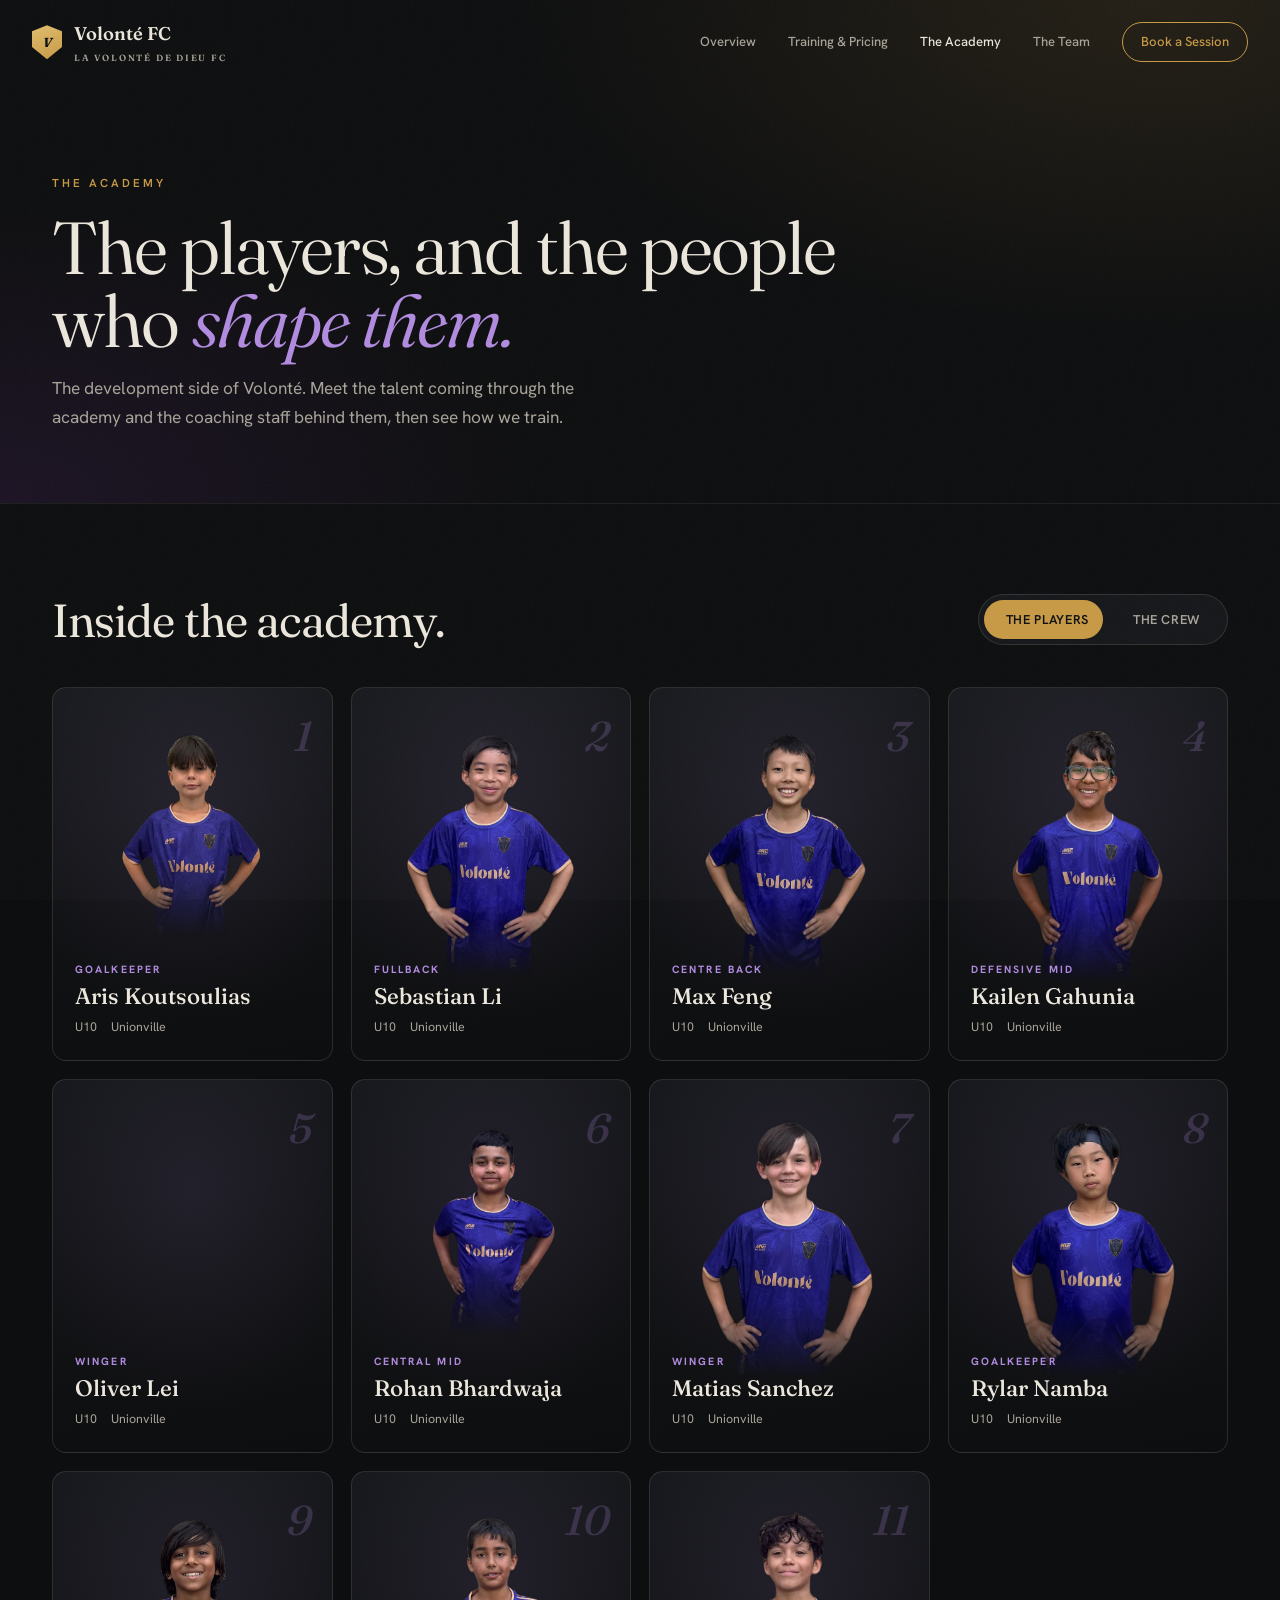
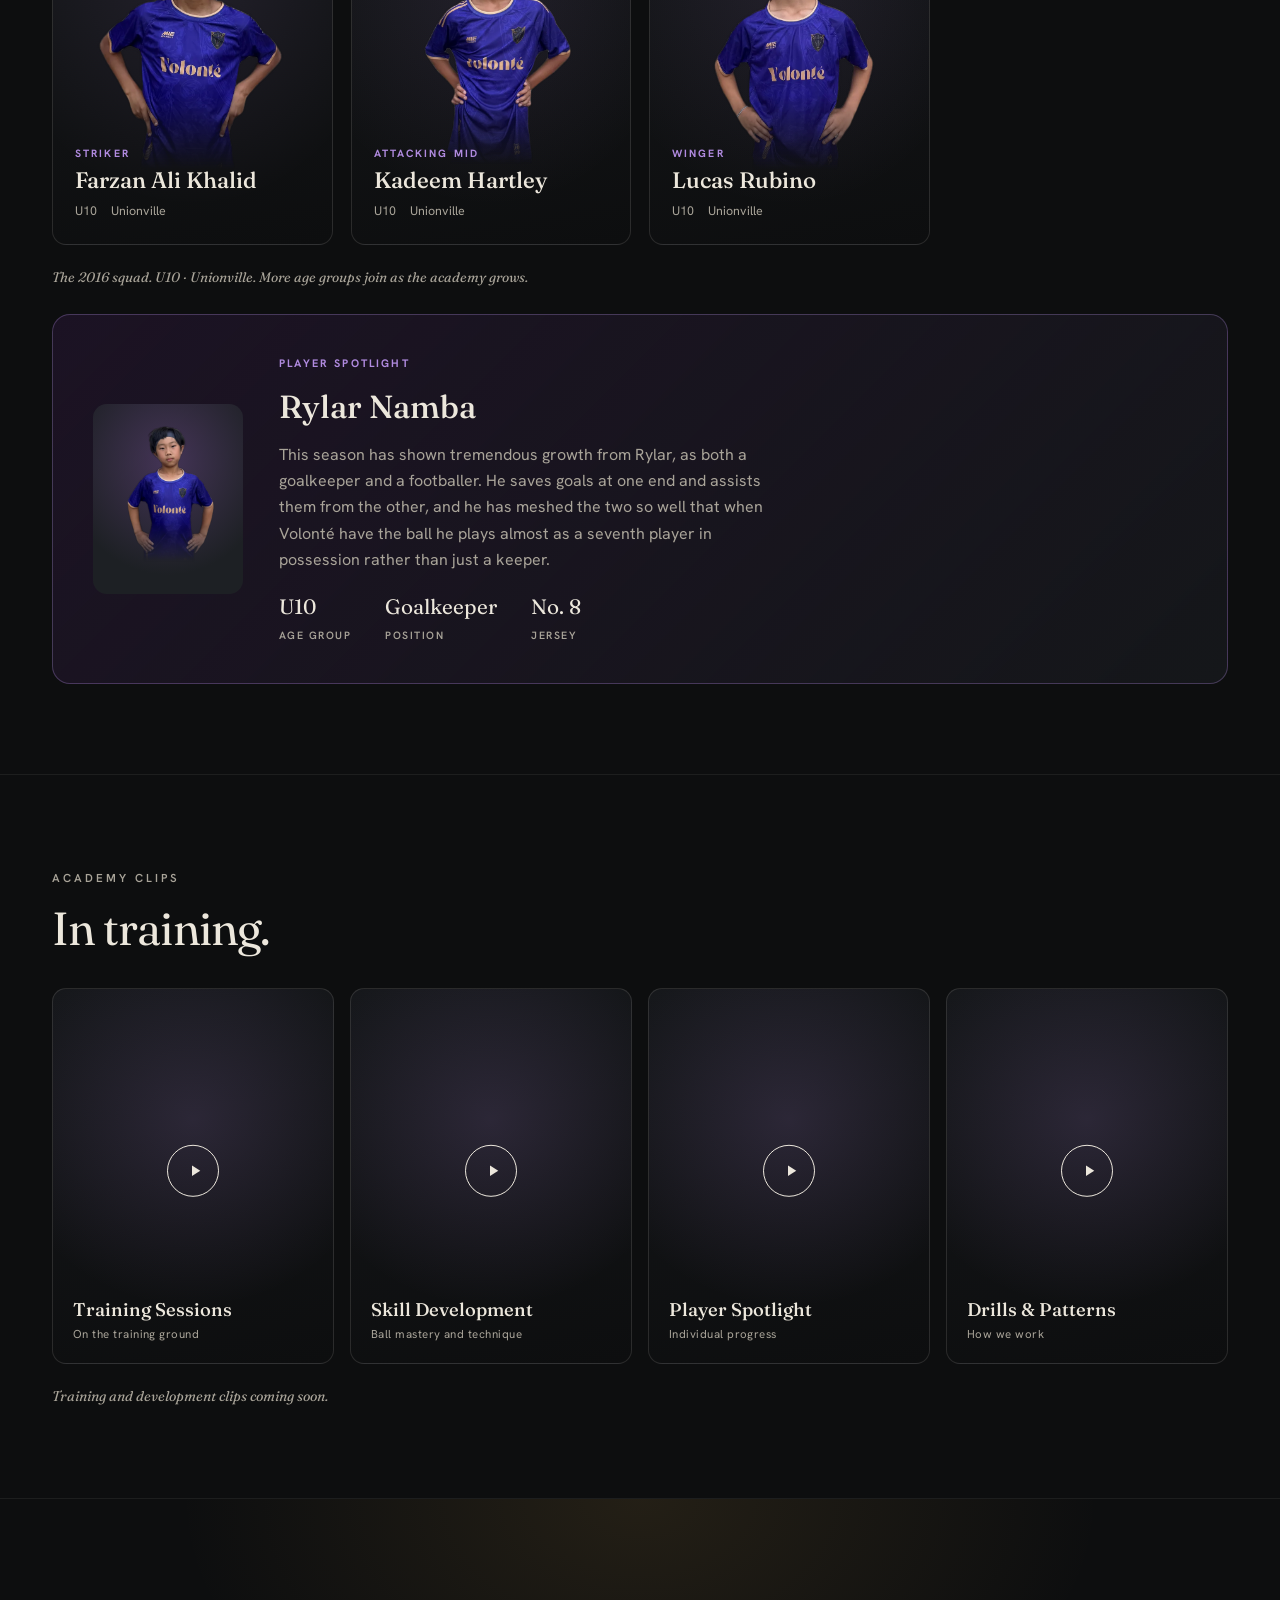
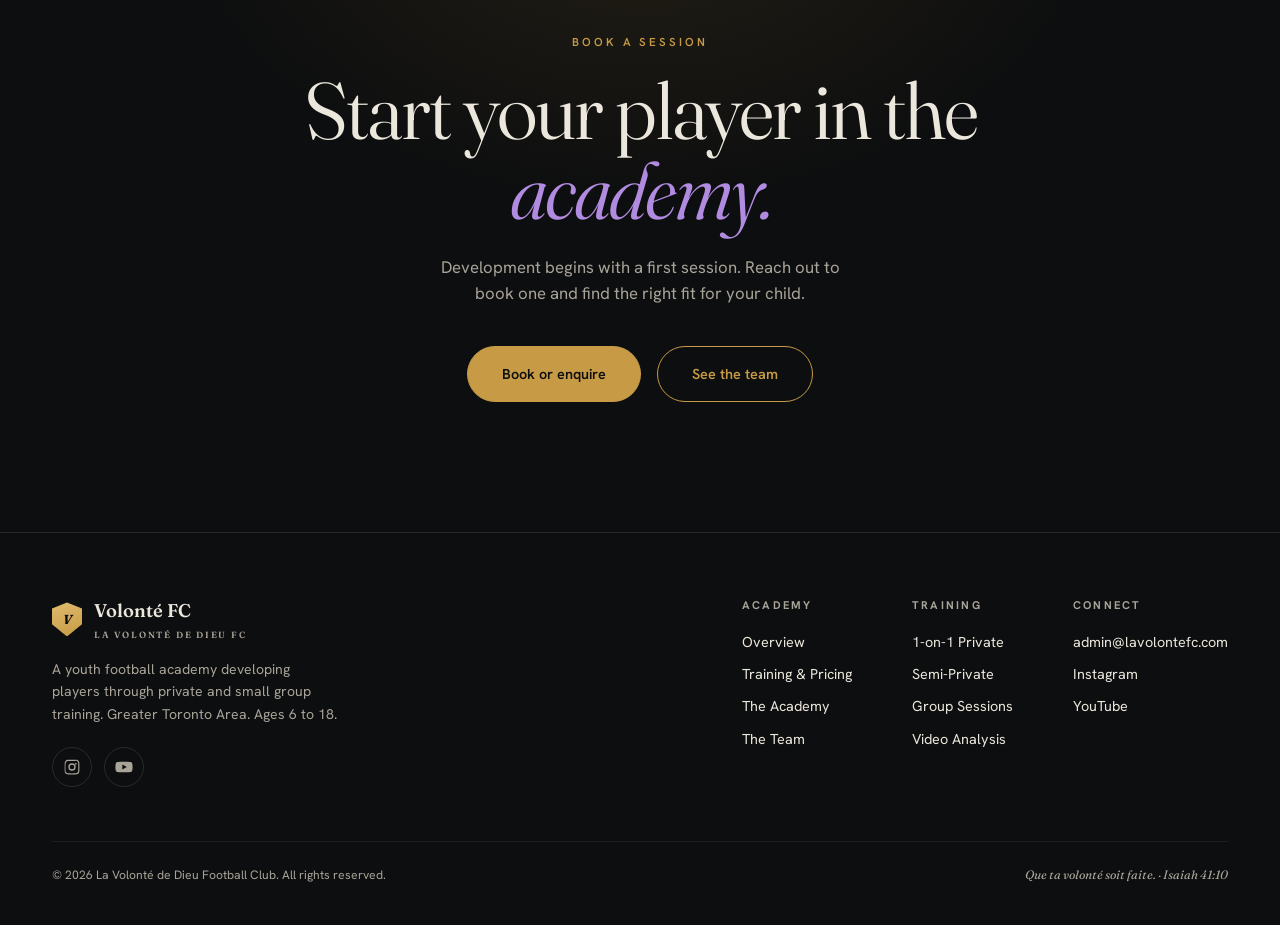
==== academy.html @ 2ba4ffe3 "Update academy.html" ====
<!doctype html>
<html lang="en">
<head>
<meta charset="utf-8">
<meta name="viewport" content="width=device-width, initial-scale=1">
<title>The Academy · La Volonté de Dieu Football Club</title>
<meta name="description" content="Meet the players and coaching staff of La Volonté de Dieu FC, and watch training and development clips.">
<link rel="preconnect" href="https://fonts.googleapis.com">
<link rel="preconnect" href="https://fonts.gstatic.com" crossorigin>
<link href="https://fonts.googleapis.com/css2?family=Fraunces:ital,opsz,wght@0,9..144,300..900;1,9..144,300..700&family=Hanken+Grotesk:wght@300;400;500;600;700;800&display=swap" rel="stylesheet">
<link rel="stylesheet" href="styles.css">
</head>
<body>
<nav id="nav">
  <a class="brand" href="index.html"><span class="crest"><span>V</span></span><span>Volonté FC<small>La Volonté de Dieu FC</small></span></a>
  <div class="nav-links">
    <a href="index.html">Overview</a>
    <a href="training.html">Training &amp; Pricing</a>
    <a href="academy.html" class="active">The Academy</a>
    <a href="team.html">The Team</a>
    <a href="mailto:admin@lavolontefc.com?subject=Training%20enquiry" class="nav-cta">Book a Session</a>
  </div>
  <div class="burger" onclick="document.querySelector('.nav-links').style.display='flex'"><span></span><span></span><span></span></div>
</nav>
<section class="page-hero">
  <div class="wrap page-hero-inner">
    <span class="eyebrow">The Academy</span>
    <h1>The players, and the people who <em>shape them.</em></h1>
    <p>The development side of Volonté. Meet the talent coming through the academy and the coaching staff behind them, then see how we train.</p>
  </div>
</section>

<section class="showcase">
  <div class="wrap">
    <div class="showcase-head reveal">
      <h2>Inside the academy.</h2>
      <div class="toggle" id="toggle" data-side="academy">
        <span class="slider"></span>
        <button class="active" data-panel="academy">The Players</button>
        <button data-panel="staff">The Crew</button>
      </div>
    </div>

    <div class="panel active" id="panel-academy">
      <div class="roster">
        <div class="player reveal"><div class="ph"><img src="[data-uri]" alt="Aris Koutsoulias" loading="lazy" style="width:100%;height:100%;object-fit:cover;object-position:top center"></div><div class="num">1</div><div class="pos">Goalkeeper</div><div class="pname">Aris Koutsoulias</div><div class="pmeta"><span>U10</span><span>Unionville</span></div></div>
        <div class="player reveal"><div class="ph"><img src="[data-uri]" alt="Sebastian Li" loading="lazy" style="width:100%;height:100%;object-fit:cover;object-position:top center"></div><div class="num">2</div><div class="pos">Fullback</div><div class="pname">Sebastian Li</div><div class="pmeta"><span>U10</span><span>Unionville</span></div></div>
        <div class="player reveal"><div class="ph"><img src="[data-uri]" alt="Max Feng" loading="lazy" style="width:100%;height:100%;object-fit:cover;object-position:top center"></div><div class="num">3</div><div class="pos">Centre Back</div><div class="pname">Max Feng</div><div class="pmeta"><span>U10</span><span>Unionville</span></div></div>
        <div class="player reveal"><div class="ph"><img src="[data-uri]" alt="Kailen Gahunia" loading="lazy" style="width:100%;height:100%;object-fit:cover;object-position:top center"></div><div class="num">4</div><div class="pos">Defensive Mid</div><div class="pname">Kailen Gahunia</div><div class="pmeta"><span>U10</span><span>Unionville</span></div></div>
        <div class="player reveal"><div class="ph"></div><div class="num">5</div><div class="pos">Winger</div><div class="pname">Oliver Lei</div><div class="pmeta"><span>U10</span><span>Unionville</span></div></div>
        <div class="player reveal"><div class="ph"><img src="[data-uri]" alt="Rohan Bhardwaja" loading="lazy" style="width:100%;height:100%;object-fit:cover;object-position:top center"></div><div class="num">6</div><div class="pos">Central Mid</div><div class="pname">Rohan Bhardwaja</div><div class="pmeta"><span>U10</span><span>Unionville</span></div></div>
        <div class="player reveal"><div class="ph"><img src="[data-uri]" alt="Matias Sanchez" loading="lazy" style="width:100%;height:100%;object-fit:cover;object-position:top center"></div><div class="num">7</div><div class="pos">Winger</div><div class="pname">Matias Sanchez</div><div class="pmeta"><span>U10</span><span>Unionville</span></div></div>
        <div class="player reveal"><div class="ph"><img src="[data-uri]" alt="Rylar Namba" loading="lazy" style="width:100%;height:100%;object-fit:cover;object-position:top center"></div><div class="num">8</div><div class="pos">Goalkeeper</div><div class="pname">Rylar Namba</div><div class="pmeta"><span>U10</span><span>Unionville</span></div></div>
        <div class="player reveal"><div class="ph"><img src="[data-uri]" alt="Farzan Ali Khalid" loading="lazy" style="width:100%;height:100%;object-fit:cover;object-position:top center"></div><div class="num">9</div><div class="pos">Striker</div><div class="pname">Farzan Ali Khalid</div><div class="pmeta"><span>U10</span><span>Unionville</span></div></div>
        <div class="player reveal"><div class="ph"><img src="[data-uri]" alt="Kadeem Hartley" loading="lazy" style="width:100%;height:100%;object-fit:cover;object-position:top center"></div><div class="num">10</div><div class="pos">Attacking Mid</div><div class="pname">Kadeem Hartley</div><div class="pmeta"><span>U10</span><span>Unionville</span></div></div>
        <div class="player reveal"><div class="ph"><img src="[data-uri]" alt="Lucas Rubino" loading="lazy" style="width:100%;height:100%;object-fit:cover;object-position:top center"></div><div class="num">11</div><div class="pos">Winger</div><div class="pname">Lucas Rubino</div><div class="pmeta"><span>U10</span><span>Unionville</span></div></div>
      </div>
      <p class="roster-note">The 2016 squad. U10 · Unionville. More age groups join as the academy grows.</p>

      <div class="spotlight reveal">
        <div class="sp-photo"><img src="[data-uri]" alt="Rylar Namba" loading="lazy" style="width:100%;height:100%;object-fit:cover;object-position:top center;border-radius:14px;display:block"></div>
        <div>
          <div class="sp-tag">Player Spotlight</div>
          <h3>Rylar Namba</h3>
          <p>This season has shown tremendous growth from Rylar, as both a goalkeeper and a footballer. He saves goals at one end and assists them from the other, and he has meshed the two so well that when Volonté have the ball he plays almost as a seventh player in possession rather than just a keeper.</p>
          <div class="sp-stats">
            <div><div class="n">U10</div><div class="l">Age group</div></div>
            <div><div class="n">Goalkeeper</div><div class="l">Position</div></div>
            <div><div class="n">No. 8</div><div class="l">Jersey</div></div>
          </div>
        </div>
      </div>
    </div>

    <div class="panel" id="panel-staff">
      <div class="coaches">
        <div class="coach reveal"><div class="cphoto"><span>A</span></div><div class="cbody"><div class="crole">Founder &amp; Head Coach</div><h3>Alexandre</h3><p>Founder of La Volonté de Dieu FC. Builds every player from the ground up with individual attention, honest feedback, and a belief in developing the whole child.</p></div></div>
        <div class="coach reveal"><div class="cphoto"><span>M</span></div><div class="cbody"><div class="crole">Assistant Coach</div><h3>Micah Chisholm</h3><p>Assistant coach and TFC player. Brings the standards and habits of the competitive game into every session, and shows players what the next level looks like.</p></div></div>
        <div class="coach reveal"><div class="cphoto"><span>I</span></div><div class="cbody"><div class="crole">Assistant Coach</div><h3>Ilais Gsaenger</h3><p>Assistant coach supporting player development across the academy: technical detail, encouragement, and a close eye on every player's progress.</p></div></div>
        <div class="coach reveal"><div class="cphoto"><span>A</span></div><div class="cbody"><div class="crole">Team &amp; Operations Manager</div><h3>Alex Li</h3><p>Runs the club off the pitch: scheduling, kits, logistics, and communication with families, so sessions and match days run smoothly.</p></div></div>
      </div>
      <p class="roster-note">More of the crew to be announced.</p>
    </div>
  </div>
</section>

<section class="videos" id="videos">
  <div class="wrap">
    <span class="section-tag">Academy Clips</span>
    <h2>In training.</h2>
    <div class="clips">
      <div class="clip reveal"><div class="glow"></div><div class="play"><svg viewBox="0 0 24 24"><path d="M8 5v14l11-7z"/></svg></div><div class="clabel"><div class="ct">Training Sessions</div><div class="cs">On the training ground</div></div></div>
      <div class="clip reveal"><div class="glow"></div><div class="play"><svg viewBox="0 0 24 24"><path d="M8 5v14l11-7z"/></svg></div><div class="clabel"><div class="ct">Skill Development</div><div class="cs">Ball mastery and technique</div></div></div>
      <div class="clip reveal"><div class="glow"></div><div class="play"><svg viewBox="0 0 24 24"><path d="M8 5v14l11-7z"/></svg></div><div class="clabel"><div class="ct">Player Spotlight</div><div class="cs">Individual progress</div></div></div>
      <div class="clip reveal"><div class="glow"></div><div class="play"><svg viewBox="0 0 24 24"><path d="M8 5v14l11-7z"/></svg></div><div class="clabel"><div class="ct">Drills &amp; Patterns</div><div class="cs">How we work</div></div></div>
    </div>
    <p class="clips-note">Training and development clips coming soon.</p>
  </div>
</section>

<section class="cta" id="cta">
  <div class="wrap cta-inner">
    <span class="eyebrow">Book a Session</span>
    <h2>Start your player in the <em>academy.</em></h2>
    <p>Development begins with a first session. Reach out to book one and find the right fit for your child.</p>
    <div class="btn-row"><a class="btn primary" href="mailto:admin@lavolontefc.com?subject=Training%20enquiry">Book or enquire</a><a class="btn ghost" href="team.html">See the team</a></div>
  </div>
</section>
<footer>
  <div class="wrap">
    <div class="foot-grid">
      <div class="foot-brand">
        <a class="brand" href="index.html"><span class="crest"><span>V</span></span><span>Volonté FC<small>La Volonté de Dieu FC</small></span></a>
        <p>A youth football academy developing players through private and small group training. Greater Toronto Area. Ages 6 to 18.</p>
        <div class="socials">
          <a href="https://www.instagram.com/lavolontefc/" target="_blank" rel="noopener" aria-label="Instagram" title="Instagram"><svg viewBox="0 0 24 24"><path d="M12 2.2c3.2 0 3.6 0 4.9.07 1.2.05 1.8.25 2.2.42.6.2 1 .5 1.4.9.4.4.7.8.9 1.4.17.4.37 1 .42 2.2.06 1.3.07 1.7.07 4.9s0 3.6-.07 4.9c-.05 1.2-.25 1.8-.42 2.2-.2.6-.5 1-.9 1.4-.4.4-.8.7-1.4.9-.4.17-1 .37-2.2.42-1.3.06-1.7.07-4.9.07s-3.6 0-4.9-.07c-1.2-.05-1.8-.25-2.2-.42-.6-.2-1-.5-1.4-.9-.4-.4-.7-.8-.9-1.4-.17-.4-.37-1-.42-2.2C2.21 15.6 2.2 15.2 2.2 12s0-3.6.07-4.9c.05-1.2.25-1.8.42-2.2.2-.6.5-1 .9-1.4.4-.4.8-.7 1.4-.9.4-.17 1-.37 2.2-.42C8.4 2.21 8.8 2.2 12 2.2zm0 1.8c-3.1 0-3.5 0-4.7.07-.9.04-1.4.2-1.7.32-.43.17-.74.36-1.06.68-.32.32-.5.63-.68 1.06-.12.3-.28.8-.32 1.7C3.27 8.5 3.26 8.9 3.26 12s0 3.5.07 4.7c.04.9.2 1.4.32 1.7.17.43.36.74.68 1.06.32.32.63.5 1.06.68.3.12.8.28 1.7.32 1.2.06 1.6.07 4.7.07s3.5 0 4.7-.07c.9-.04 1.4-.2 1.7-.32.43-.17.74-.36 1.06-.68.32-.32.5-.63.68-1.06.12-.3.28-.8.32-1.7.06-1.2.07-1.6.07-4.7s0-3.5-.07-4.7c-.04-.9-.2-1.4-.32-1.7a2.8 2.8 0 0 0-.68-1.06 2.8 2.8 0 0 0-1.06-.68c-.3-.12-.8-.28-1.7-.32C15.5 4 15.1 4 12 4zm0 3.1a4.9 4.9 0 1 1 0 9.8 4.9 4.9 0 0 1 0-9.8zm0 1.8a3.1 3.1 0 1 0 0 6.2 3.1 3.1 0 0 0 0-6.2zm5.1-2.4a1.15 1.15 0 1 1 0 2.3 1.15 1.15 0 0 1 0-2.3z"/></svg></a>
          <a href="https://www.youtube.com/@LaVolonteFC" target="_blank" rel="noopener" aria-label="YouTube" title="YouTube"><svg viewBox="0 0 24 24"><path d="M23 7.5c-.26-1-1.03-1.78-2.02-2.04C19.2 5 12 5 12 5s-7.2 0-8.98.46C2.03 5.72 1.26 6.5 1 7.5.55 9.3.55 12 .55 12s0 2.7.45 4.5c.26 1 1.03 1.78 2.02 2.04C4.8 19 12 19 12 19s7.2 0 8.98-.46c.99-.26 1.76-1.04 2.02-2.04.45-1.8.45-4.5.45-4.5s0-2.7-.45-4.5zM9.75 15.4V8.6l6 3.4-6 3.4z"/></svg></a>
        </div>
      </div>
      <div class="foot-cols">
        <div class="foot-col"><h4>Academy</h4>
          <a href="index.html">Overview</a><a href="training.html">Training &amp; Pricing</a><a href="academy.html">The Academy</a><a href="team.html">The Team</a>
        </div>
        <div class="foot-col"><h4>Training</h4>
          <a href="training.html">1-on-1 Private</a><a href="training.html">Semi-Private</a><a href="training.html">Group Sessions</a><a href="training.html">Video Analysis</a>
        </div>
        <div class="foot-col"><h4>Connect</h4>
          <a href="mailto:admin@lavolontefc.com">admin@lavolontefc.com</a><a href="https://www.instagram.com/lavolontefc/" target="_blank" rel="noopener">Instagram</a><a href="https://www.youtube.com/@LaVolonteFC" target="_blank" rel="noopener">YouTube</a>
        </div>
      </div>
    </div>
    <div class="foot-bottom">
      <span>© 2026 La Volonté de Dieu Football Club. All rights reserved.</span>
      <span class="motto">Que ta volonté soit faite. · Isaiah 41:10</span>
    </div>
  </div>
</footer>
<script>
document.querySelectorAll('.toggle').forEach(function(tg){
  var btns=tg.querySelectorAll('button');
  btns.forEach(function(btn,i){
    btn.addEventListener('click',function(){
      btns.forEach(function(b){b.classList.remove('active')});
      btn.classList.add('active');
      tg.classList.toggle('pos-1', i===1);
      var name=btn.getAttribute('data-panel');
      document.querySelectorAll('.panel').forEach(function(p){p.classList.remove('active')});
      var el=document.getElementById('panel-'+name);
      if(el){el.classList.add('active');el.querySelectorAll('.reveal').forEach(function(r){r.classList.add('in')});}
    });
  });
});
var nav=document.getElementById('nav');
addEventListener('scroll',function(){nav.classList.toggle('scrolled',scrollY>40)});
var io=new IntersectionObserver(function(es){es.forEach(function(e){if(e.isIntersecting){e.target.classList.add('in');io.unobserve(e.target)}})},{threshold:.12});
document.querySelectorAll('.reveal').forEach(function(el){io.observe(el)});
</script>
</body>
</html>
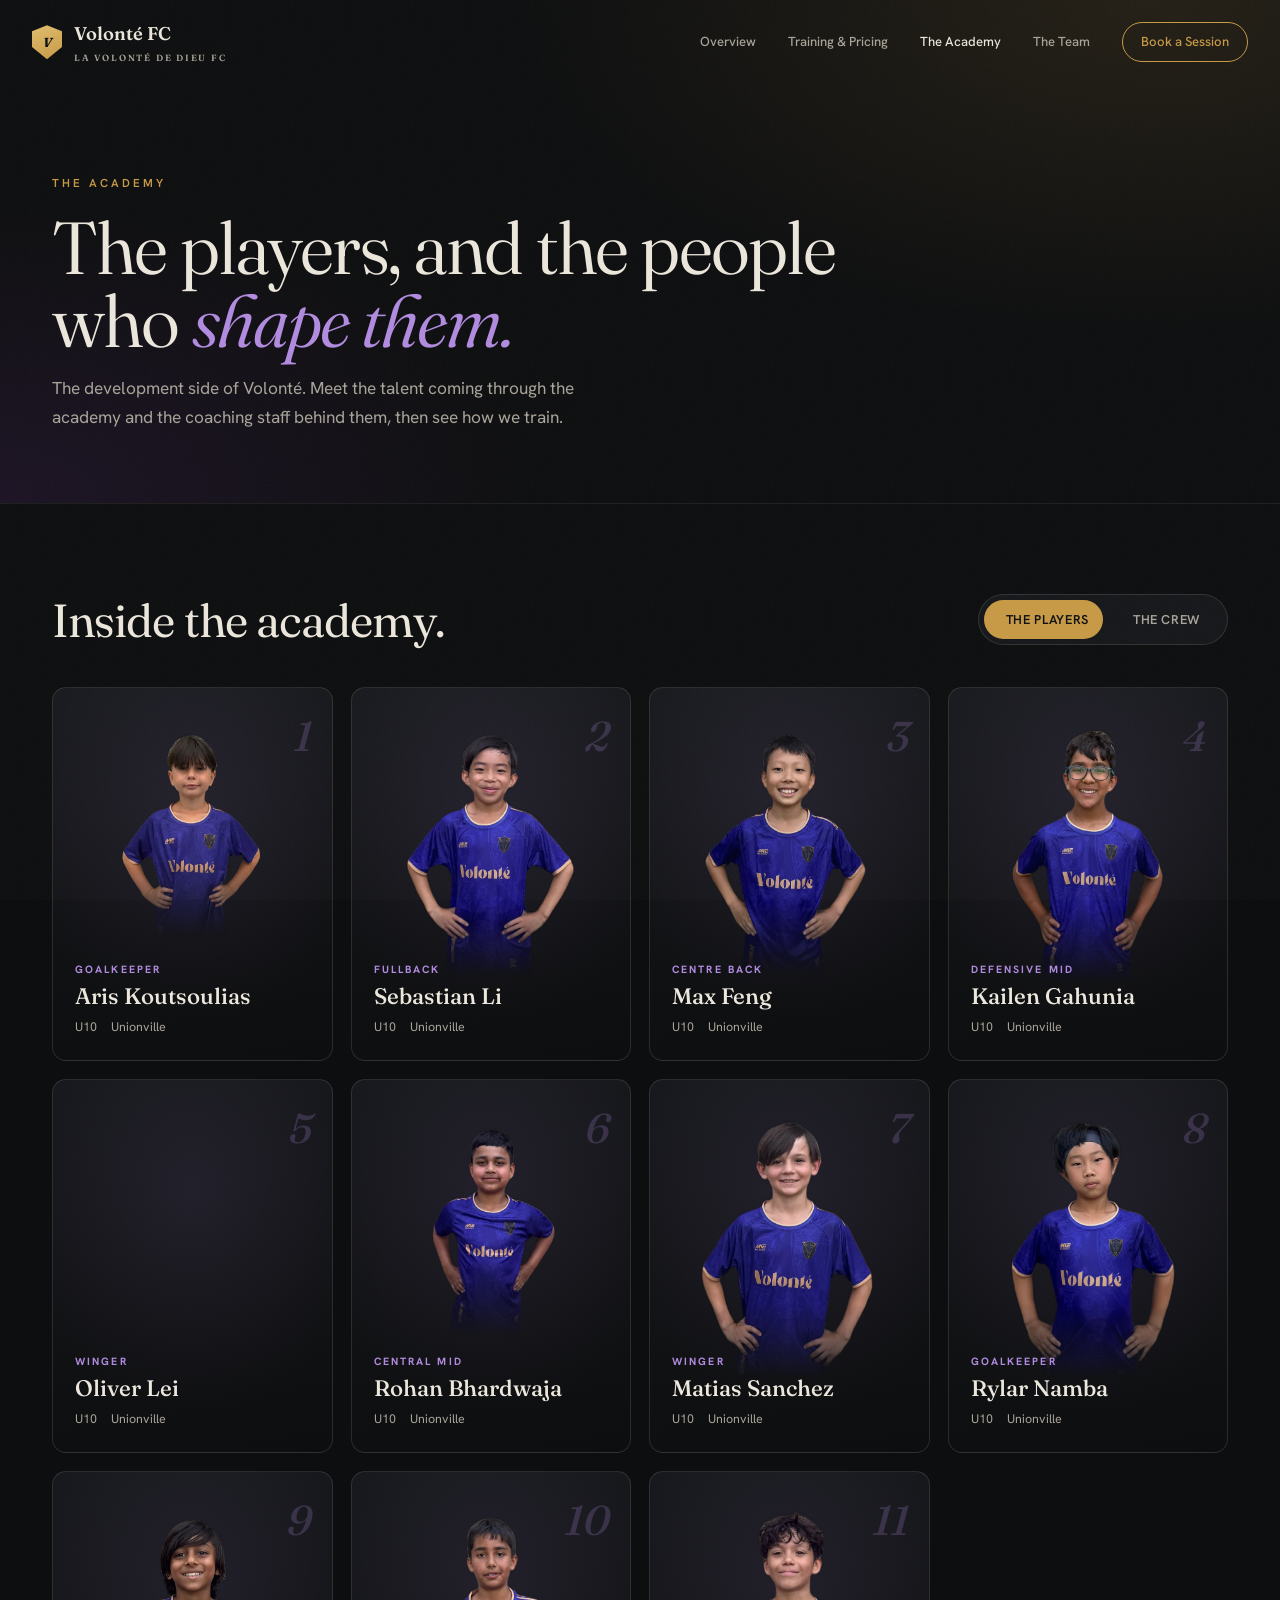
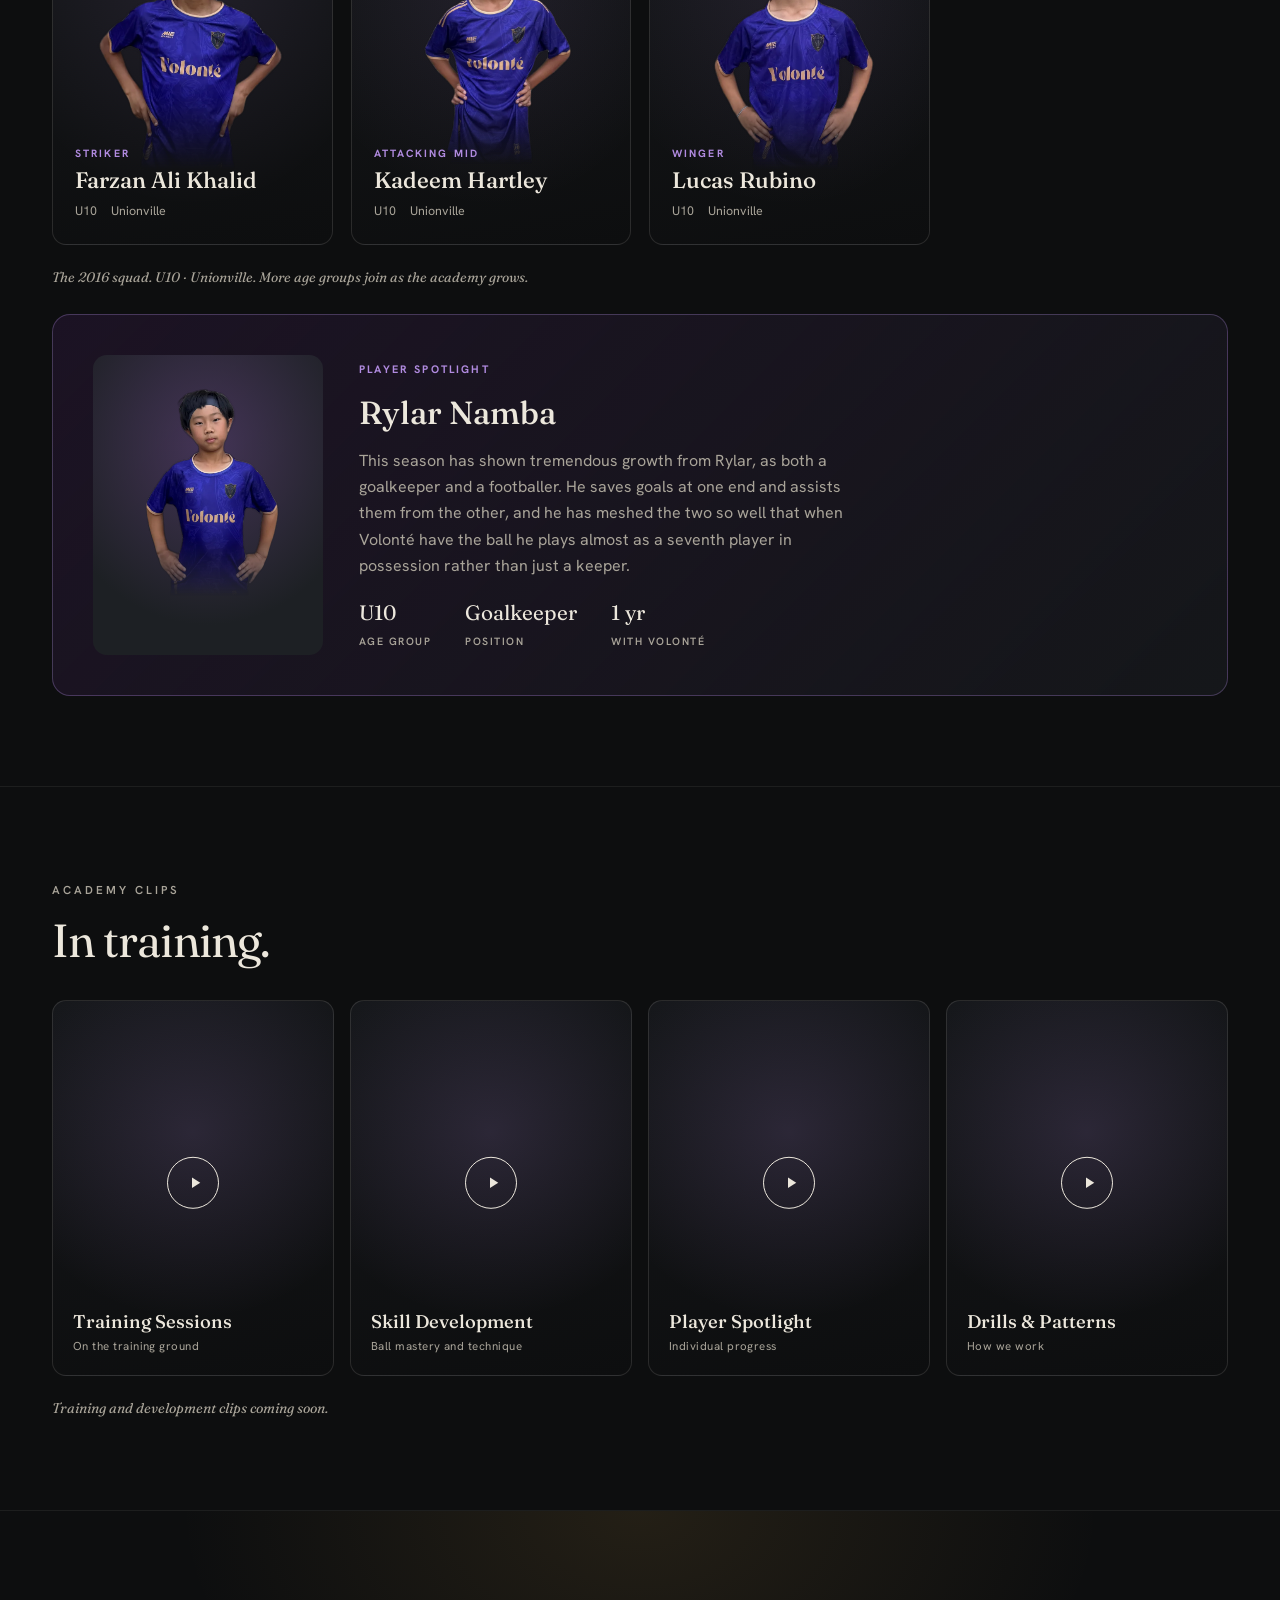
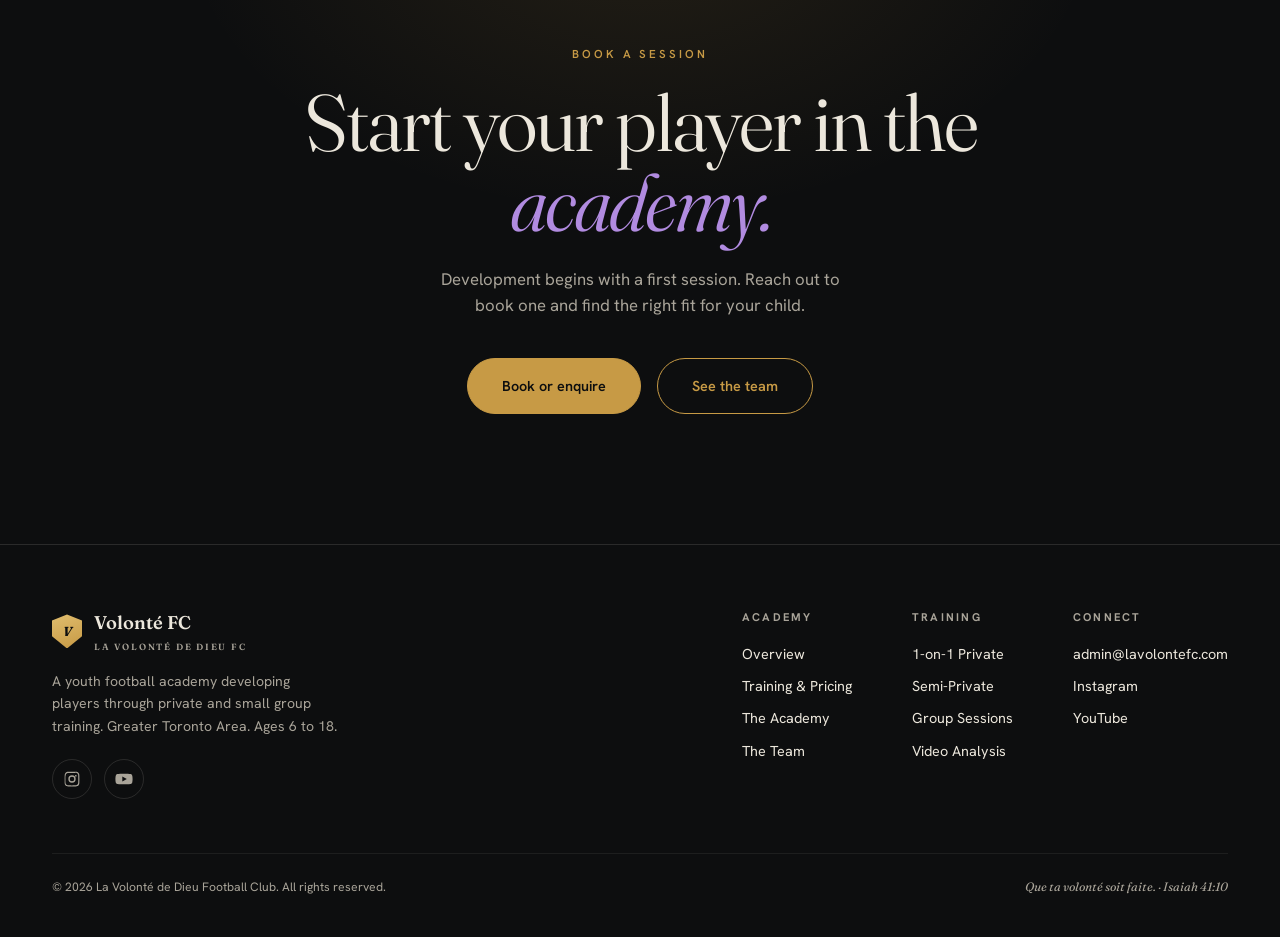
==== commit 396ef951: "Update academy.html" ====
--- a/academy.html
+++ b/academy.html
@@ -66,7 +66,7 @@
           <div class="sp-stats">
             <div><div class="n">U10</div><div class="l">Age group</div></div>
             <div><div class="n">Goalkeeper</div><div class="l">Position</div></div>
-            <div><div class="n">No. 8</div><div class="l">Jersey</div></div>
+            <div><div class="n">1 yr</div><div class="l">With Volonté</div></div>
           </div>
         </div>
       </div>
--- a/styles.css
+++ b/styles.css
@@ -153,7 +153,7 @@
 .coach p{color:var(--bone-dim);font-size:.92rem;line-height:1.6}
 
 .spotlight{margin-top:26px;border:1px solid rgba(177,139,224,.3);border-radius:18px;background:linear-gradient(135deg,rgba(106,44,145,.16),var(--ink-2));padding:40px;display:grid;grid-template-columns:auto 1fr;gap:36px;align-items:center}
-.spotlight .sp-photo{width:150px;height:190px;border-radius:14px;background:radial-gradient(70% 60% at 50% 30%,rgba(177,139,224,.28),var(--ink-3));display:grid;place-items:center;flex:none}
+.spotlight .sp-photo{width:230px;height:300px;border-radius:14px;background:radial-gradient(70% 60% at 50% 30%,rgba(177,139,224,.28),var(--ink-3));display:grid;place-items:center;flex:none}
 .spotlight .sp-photo span{font-family:var(--serif);font-style:italic;font-size:3rem;color:rgba(236,231,220,.4)}
 .spotlight .sp-tag{font-size:.68rem;letter-spacing:.2em;text-transform:uppercase;color:var(--purple-soft);font-weight:700}
 .spotlight h3{font-family:var(--serif);font-weight:500;font-size:2rem;margin:10px 0}
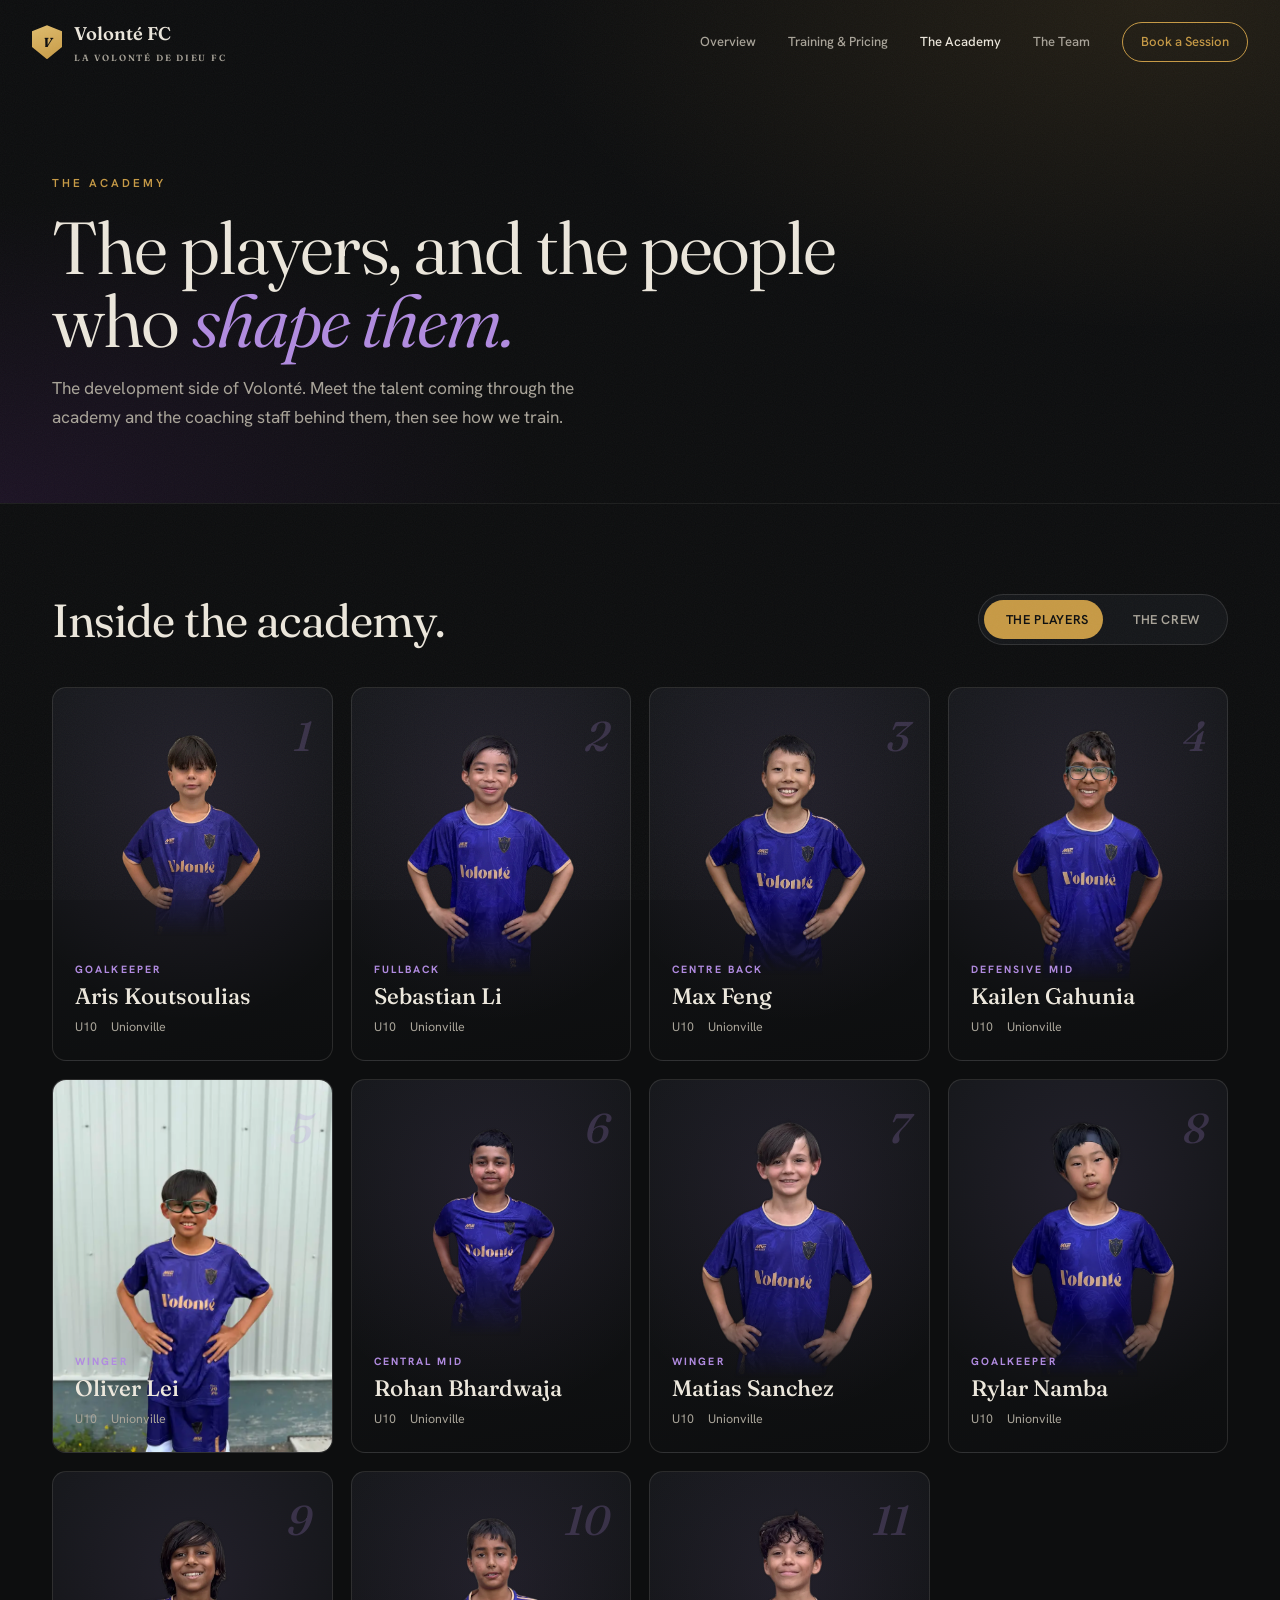
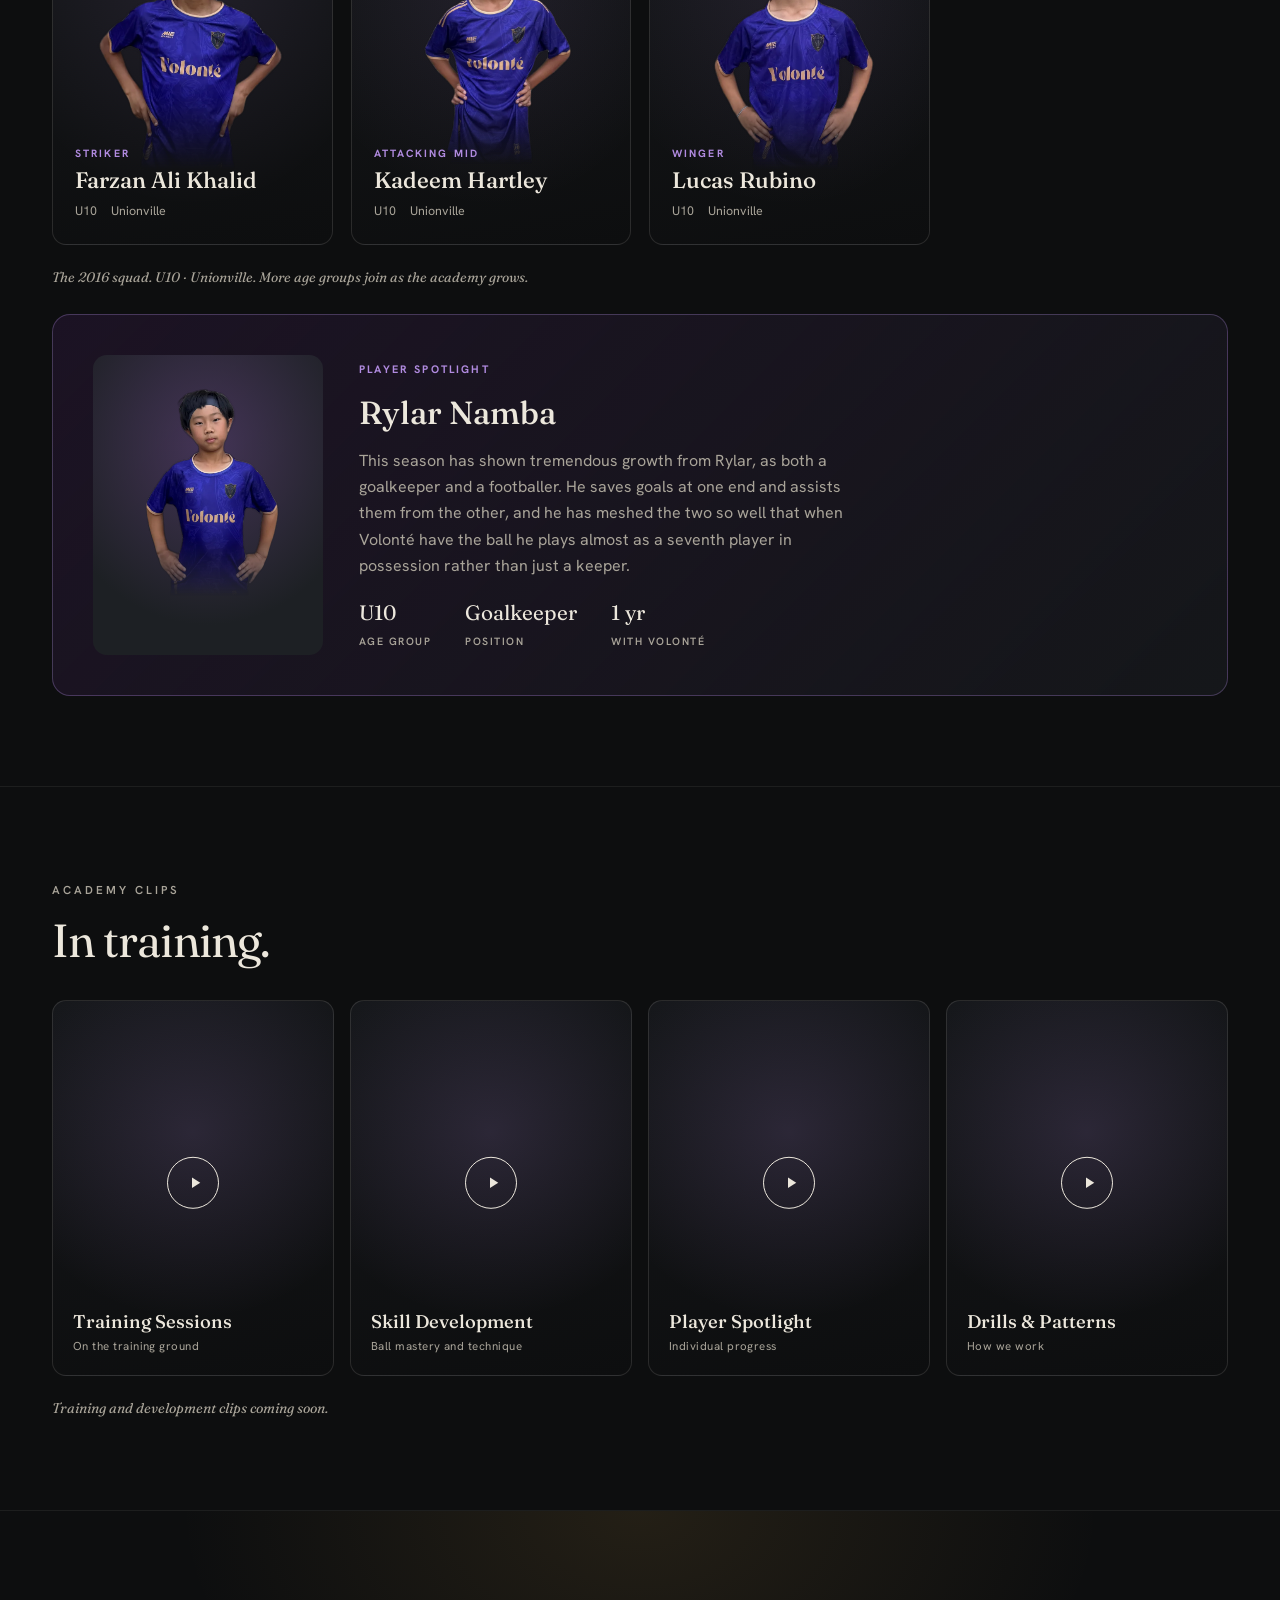
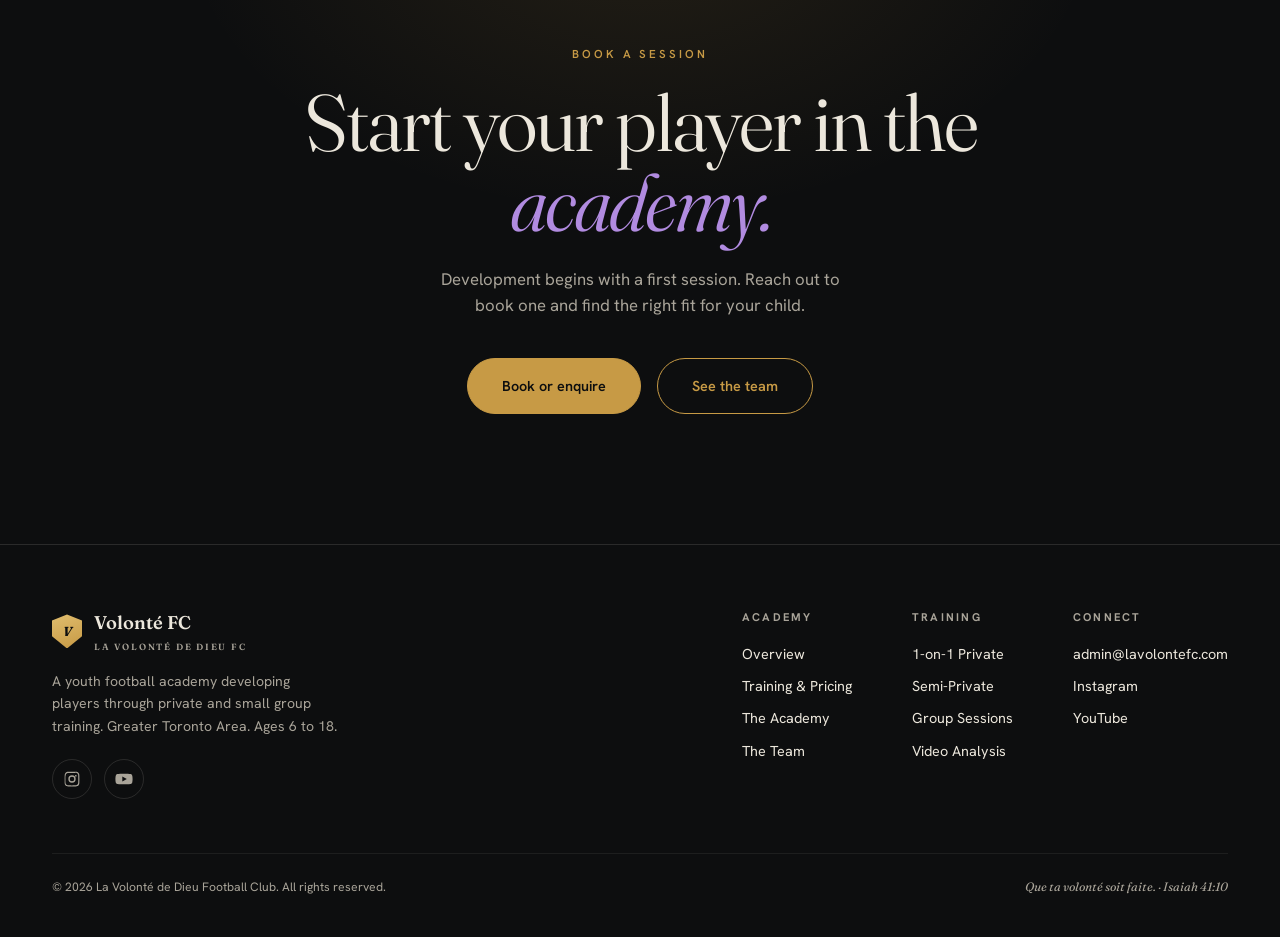
==== commit 9adc9be2: "Oliver Lei and COO description change" ====
--- a/academy.html
+++ b/academy.html
@@ -47,7 +47,7 @@
         <div class="player reveal"><div class="ph"><img src="[data-uri]" alt="Sebastian Li" loading="lazy" style="width:100%;height:100%;object-fit:cover;object-position:top center"></div><div class="num">2</div><div class="pos">Fullback</div><div class="pname">Sebastian Li</div><div class="pmeta"><span>U10</span><span>Unionville</span></div></div>
         <div class="player reveal"><div class="ph"><img src="[data-uri]" alt="Max Feng" loading="lazy" style="width:100%;height:100%;object-fit:cover;object-position:top center"></div><div class="num">3</div><div class="pos">Centre Back</div><div class="pname">Max Feng</div><div class="pmeta"><span>U10</span><span>Unionville</span></div></div>
         <div class="player reveal"><div class="ph"><img src="[data-uri]" alt="Kailen Gahunia" loading="lazy" style="width:100%;height:100%;object-fit:cover;object-position:top center"></div><div class="num">4</div><div class="pos">Defensive Mid</div><div class="pname">Kailen Gahunia</div><div class="pmeta"><span>U10</span><span>Unionville</span></div></div>
-        <div class="player reveal"><div class="ph"></div><div class="num">5</div><div class="pos">Winger</div><div class="pname">Oliver Lei</div><div class="pmeta"><span>U10</span><span>Unionville</span></div></div>
+        <div class="player reveal"><div class="ph"><img src="[data-uri]" alt="Oliver Lei" loading="lazy" style="width:100%;height:100%;object-fit:cover;object-position:top center"></div><div class="num">5</div><div class="pos">Winger</div><div class="pname">Oliver Lei</div><div class="pmeta"><span>U10</span><span>Unionville</span></div></div>
         <div class="player reveal"><div class="ph"><img src="[data-uri]" alt="Rohan Bhardwaja" loading="lazy" style="width:100%;height:100%;object-fit:cover;object-position:top center"></div><div class="num">6</div><div class="pos">Central Mid</div><div class="pname">Rohan Bhardwaja</div><div class="pmeta"><span>U10</span><span>Unionville</span></div></div>
         <div class="player reveal"><div class="ph"><img src="[data-uri]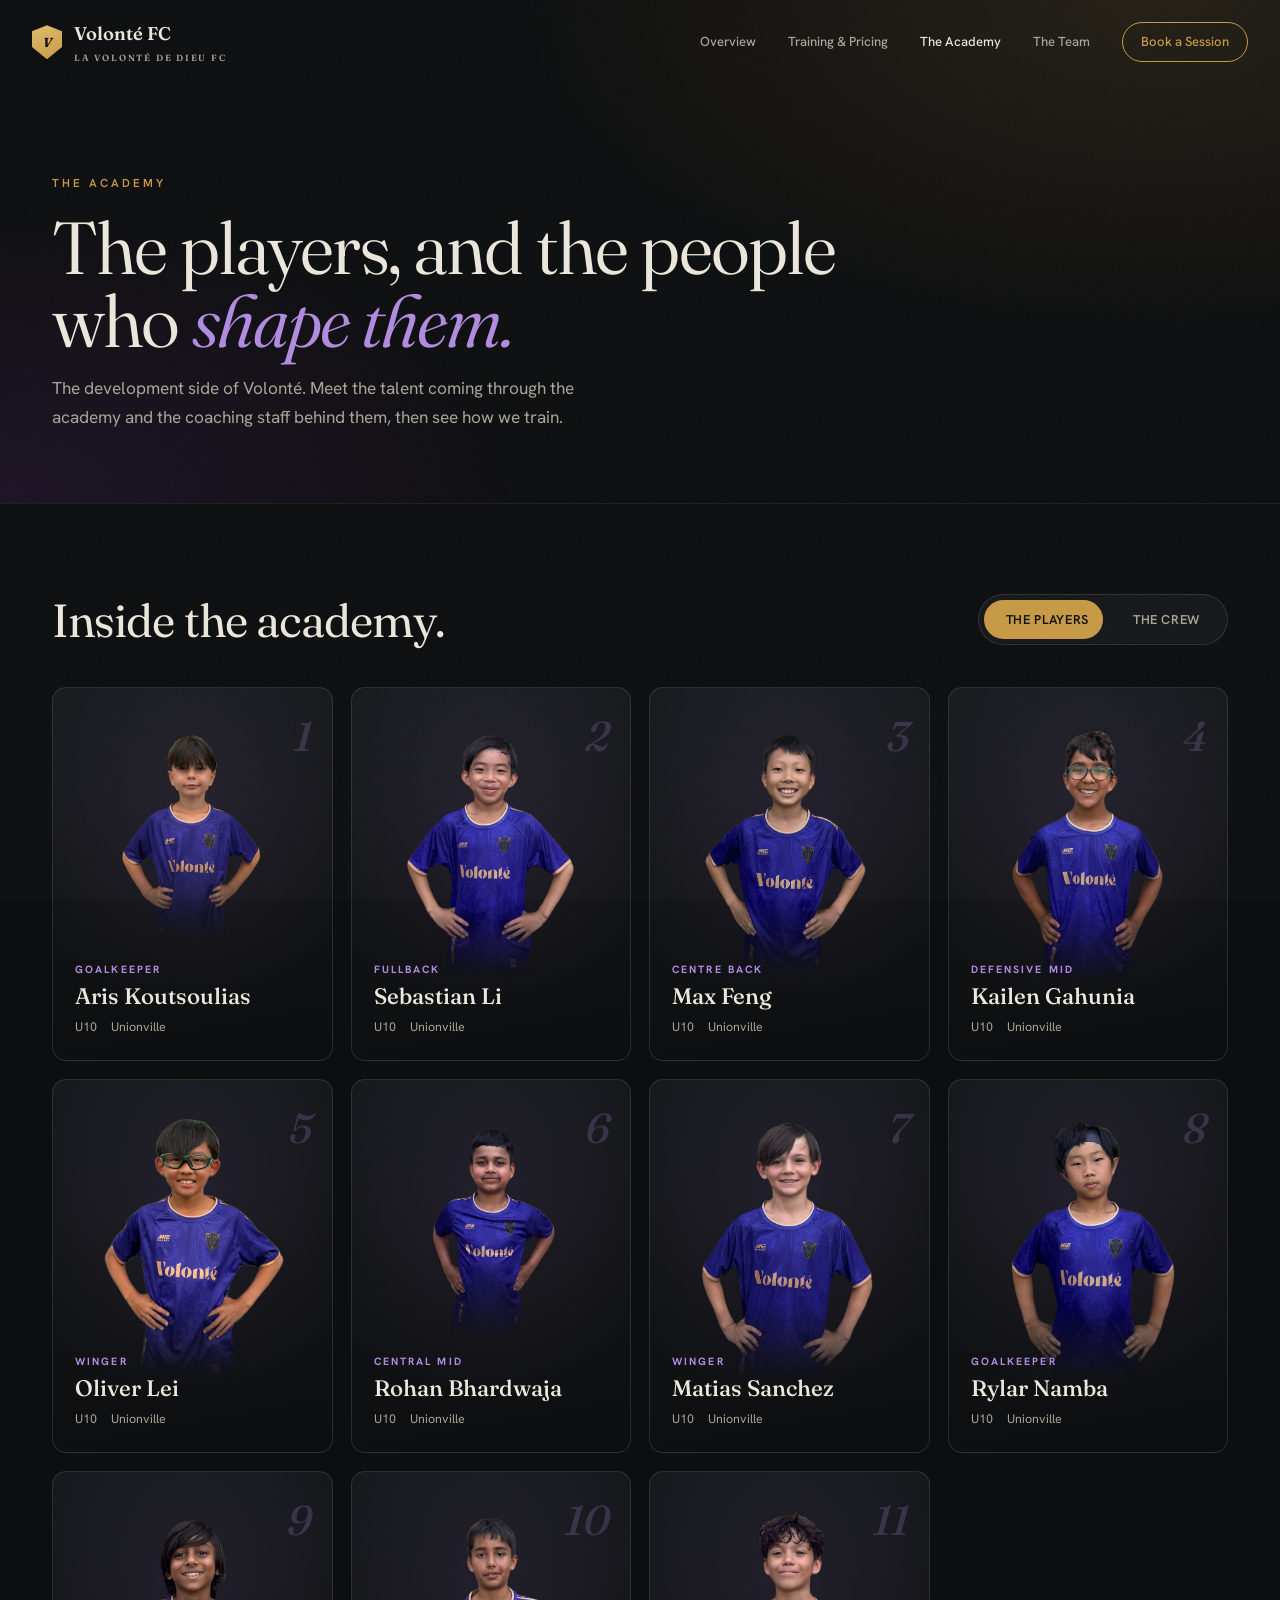
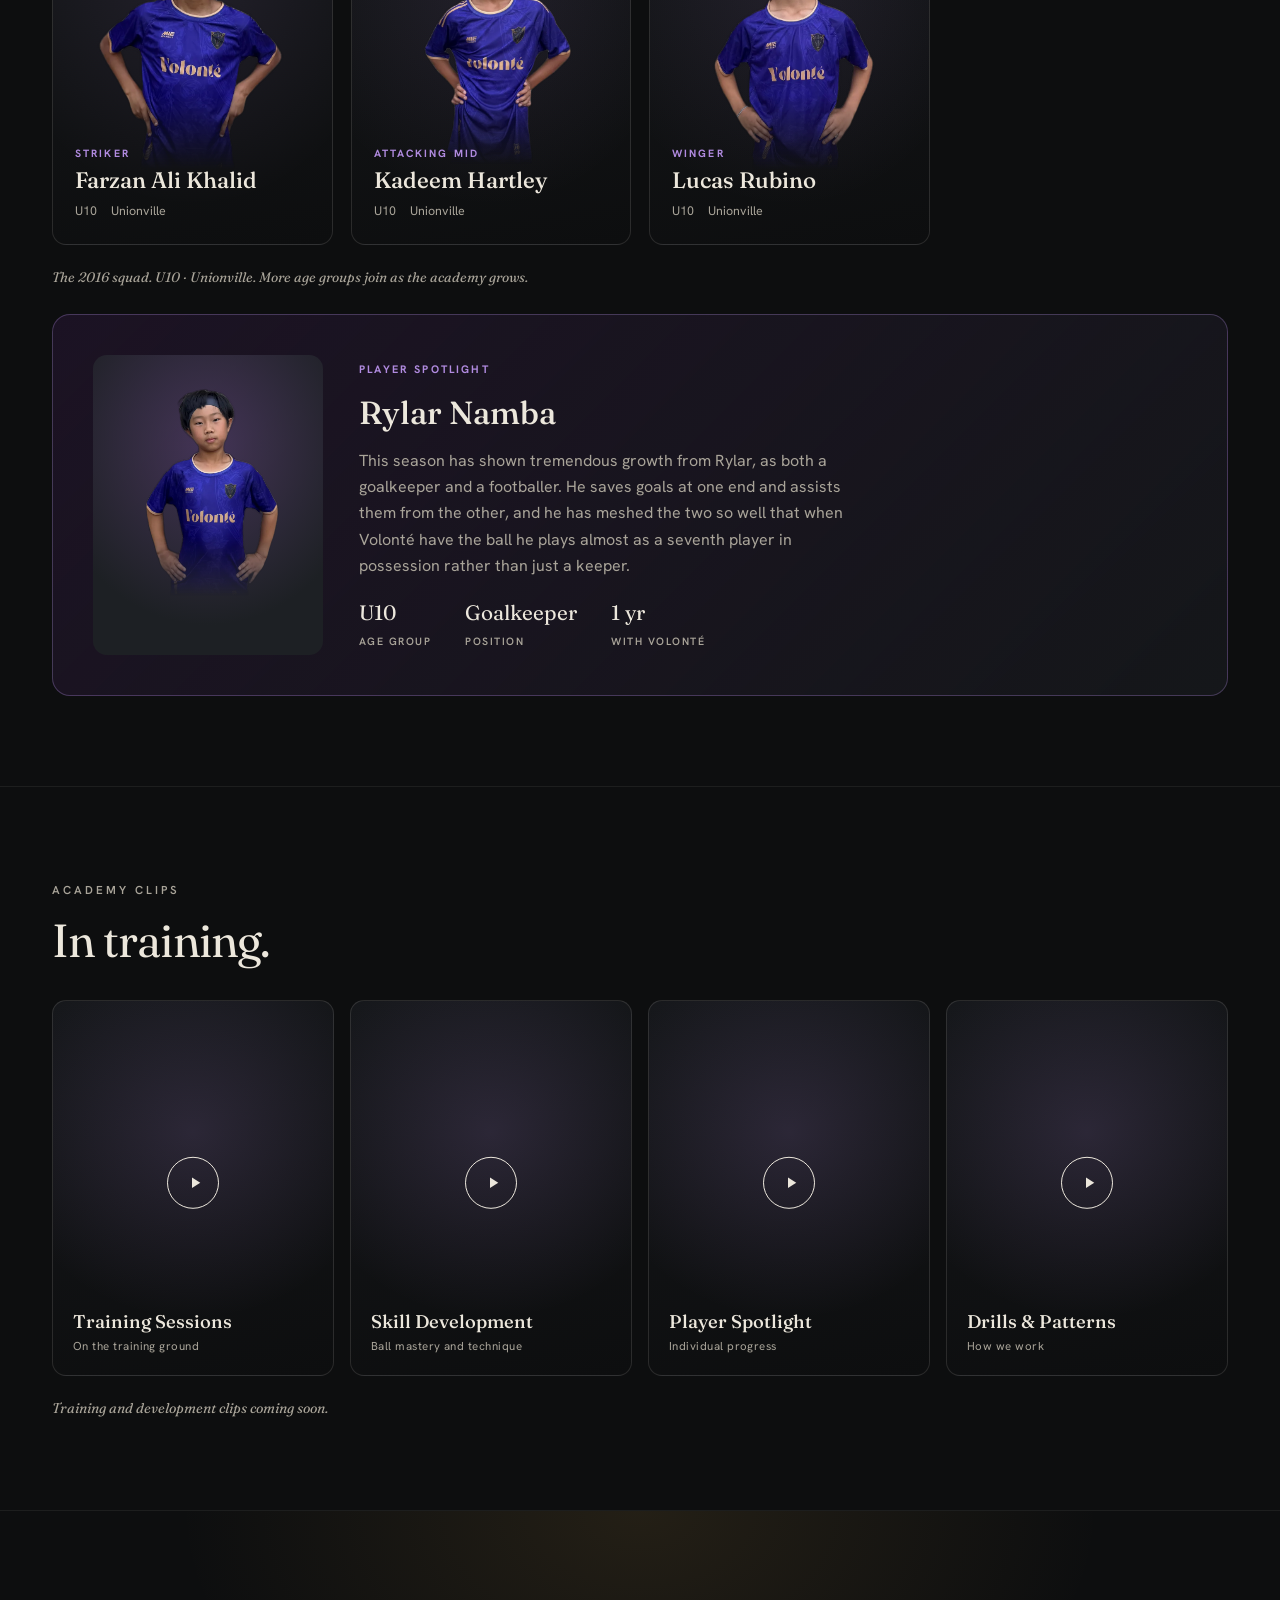
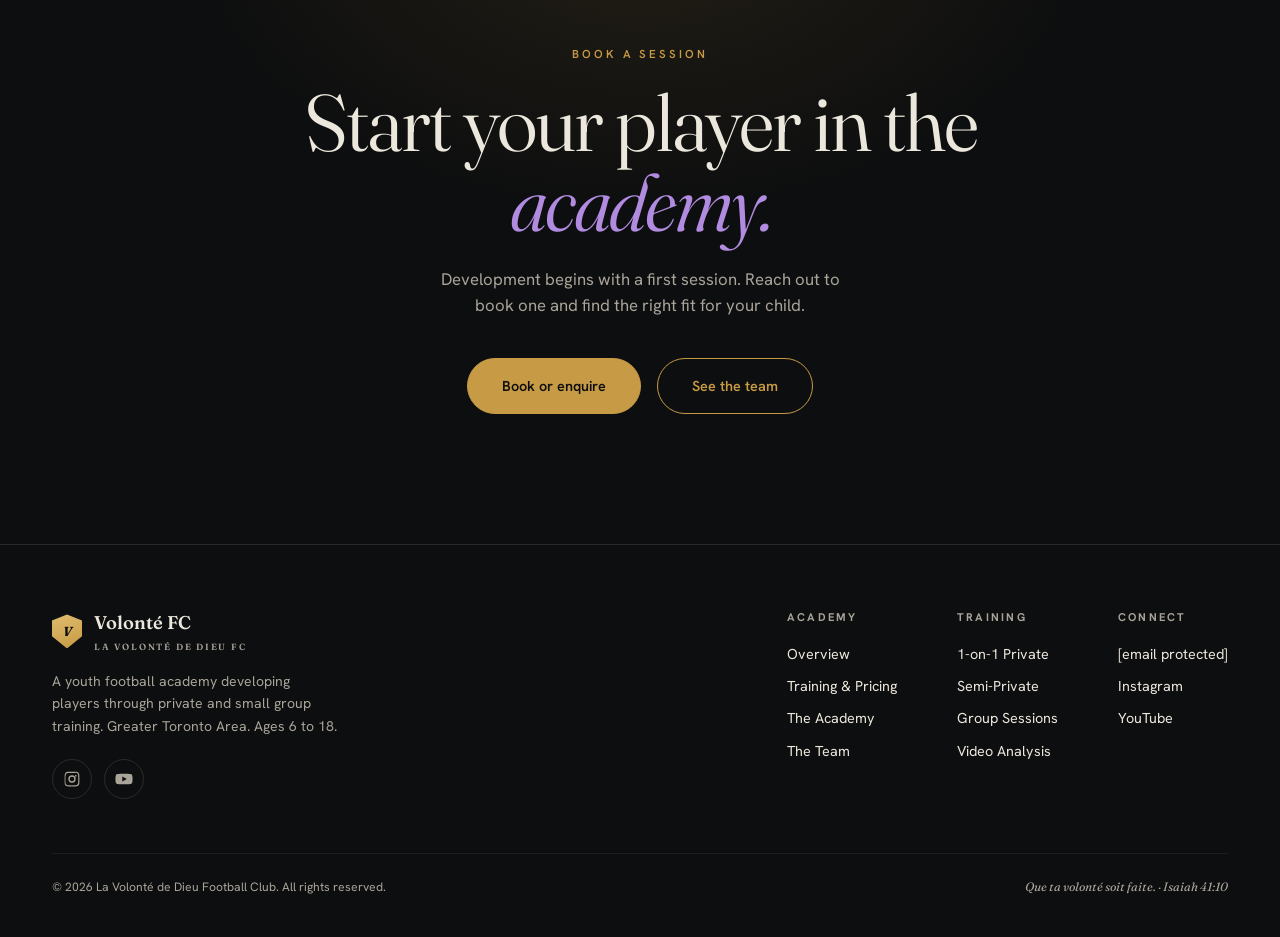
==== commit 9ed0c93f: "Oliver Background change" ====
--- a/academy.html
+++ b/academy.html
@@ -10,7 +10,7 @@
 <link href="https://fonts.googleapis.com/css2?family=Fraunces:ital,opsz,wght@0,9..144,300..900;1,9..144,300..700&family=Hanken+Grotesk:wght@300;400;500;600;700;800&display=swap" rel="stylesheet">
 <link rel="stylesheet" href="styles.css">
 </head>
-<body>
+<body><a href="https://lavolontefc.com/cdn-cgi/content?id=ERld1yjNZf5eLiedTaqqgBeGMGlmTGr.69k92MXM36I-1785425806.404966-1.2.1.1-PdVPJzEIuE64zpmbhNh8fVLb39VANbQS9z6u2z9SWPI" aria-hidden="true" rel="nofollow noopener" style="display: none !important; visibility: hidden !important"></a>
 <nav id="nav">
   <a class="brand" href="index.html"><span class="crest"><span>V</span></span><span>Volonté FC<small>La Volonté de Dieu FC</small></span></a>
   <div class="nav-links">
@@ -18,7 +18,7 @@
     <a href="training.html">Training &amp; Pricing</a>
     <a href="academy.html" class="active">The Academy</a>
     <a href="team.html">The Team</a>
-    <a href="mailto:admin@lavolontefc.com?subject=Training%20enquiry" class="nav-cta">Book a Session</a>
+    <a href="/cdn-cgi/l/email-protection#28494c4541466844495e474447465c4d4e4b064b4745175b5d4a424d4b5c157c5a49414641464f0d1a184d46595d415a51" class="nav-cta">Book a Session</a>
   </div>
   <div class="burger" onclick="document.querySelector('.nav-links').style.display='flex'"><span></span><span></span><span></span></div>
 </nav>
@@ -47,7 +47,7 @@
         <div class="player reveal"><div class="ph"><img src="[data-uri]" alt="Sebastian Li" loading="lazy" style="width:100%;height:100%;object-fit:cover;object-position:top center"></div><div class="num">2</div><div class="pos">Fullback</div><div class="pname">Sebastian Li</div><div class="pmeta"><span>U10</span><span>Unionville</span></div></div>
         <div class="player reveal"><div class="ph"><img src="[data-uri]" alt="Max Feng" loading="lazy" style="width:100%;height:100%;object-fit:cover;object-position:top center"></div><div class="num">3</div><div class="pos">Centre Back</div><div class="pname">Max Feng</div><div class="pmeta"><span>U10</span><span>Unionville</span></div></div>
         <div class="player reveal"><div class="ph"><img src="[data-uri]" alt="Kailen Gahunia" loading="lazy" style="width:100%;height:100%;object-fit:cover;object-position:top center"></div><div class="num">4</div><div class="pos">Defensive Mid</div><div class="pname">Kailen Gahunia</div><div class="pmeta"><span>U10</span><span>Unionville</span></div></div>
-        <div class="player reveal"><div class="ph"><img src="[data-uri]" alt="Oliver Lei" loading="lazy" style="width:100%;height:100%;object-fit:cover;object-position:top center"></div><div class="num">5</div><div class="pos">Winger</div><div class="pname">Oliver Lei</div><div class="pmeta"><span>U10</span><span>Unionville</span></div></div>
+        <div class="player reveal"><div class="ph"><img src="[data-uri]" alt="Oliver Lei" loading="lazy" style="width:100%;height:100%;object-fit:cover;object-position:top center"></div><div class="num">5</div><div class="pos">Winger</div><div class="pname">Oliver Lei</div><div class="pmeta"><span>U10</span><span>Unionville</span></div></div>
         <div class="player reveal"><div class="ph"><img src="[data-uri]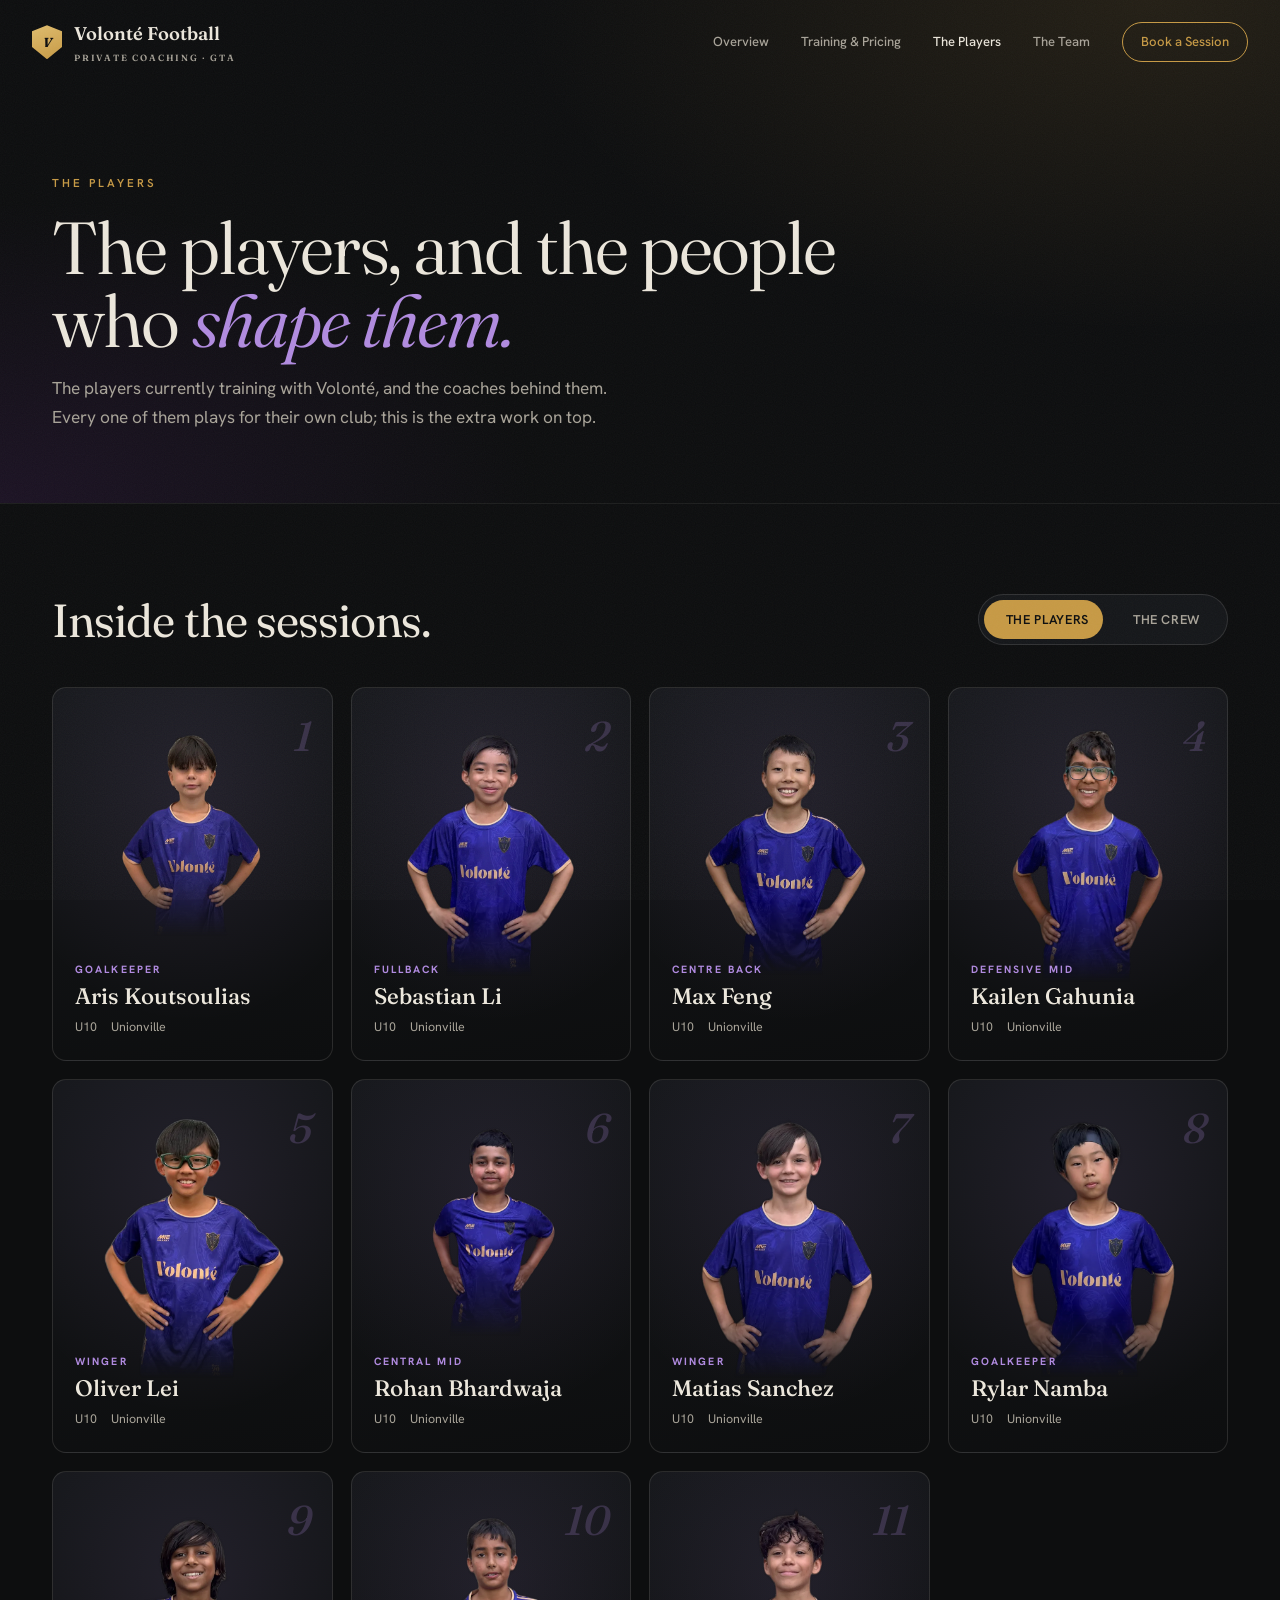
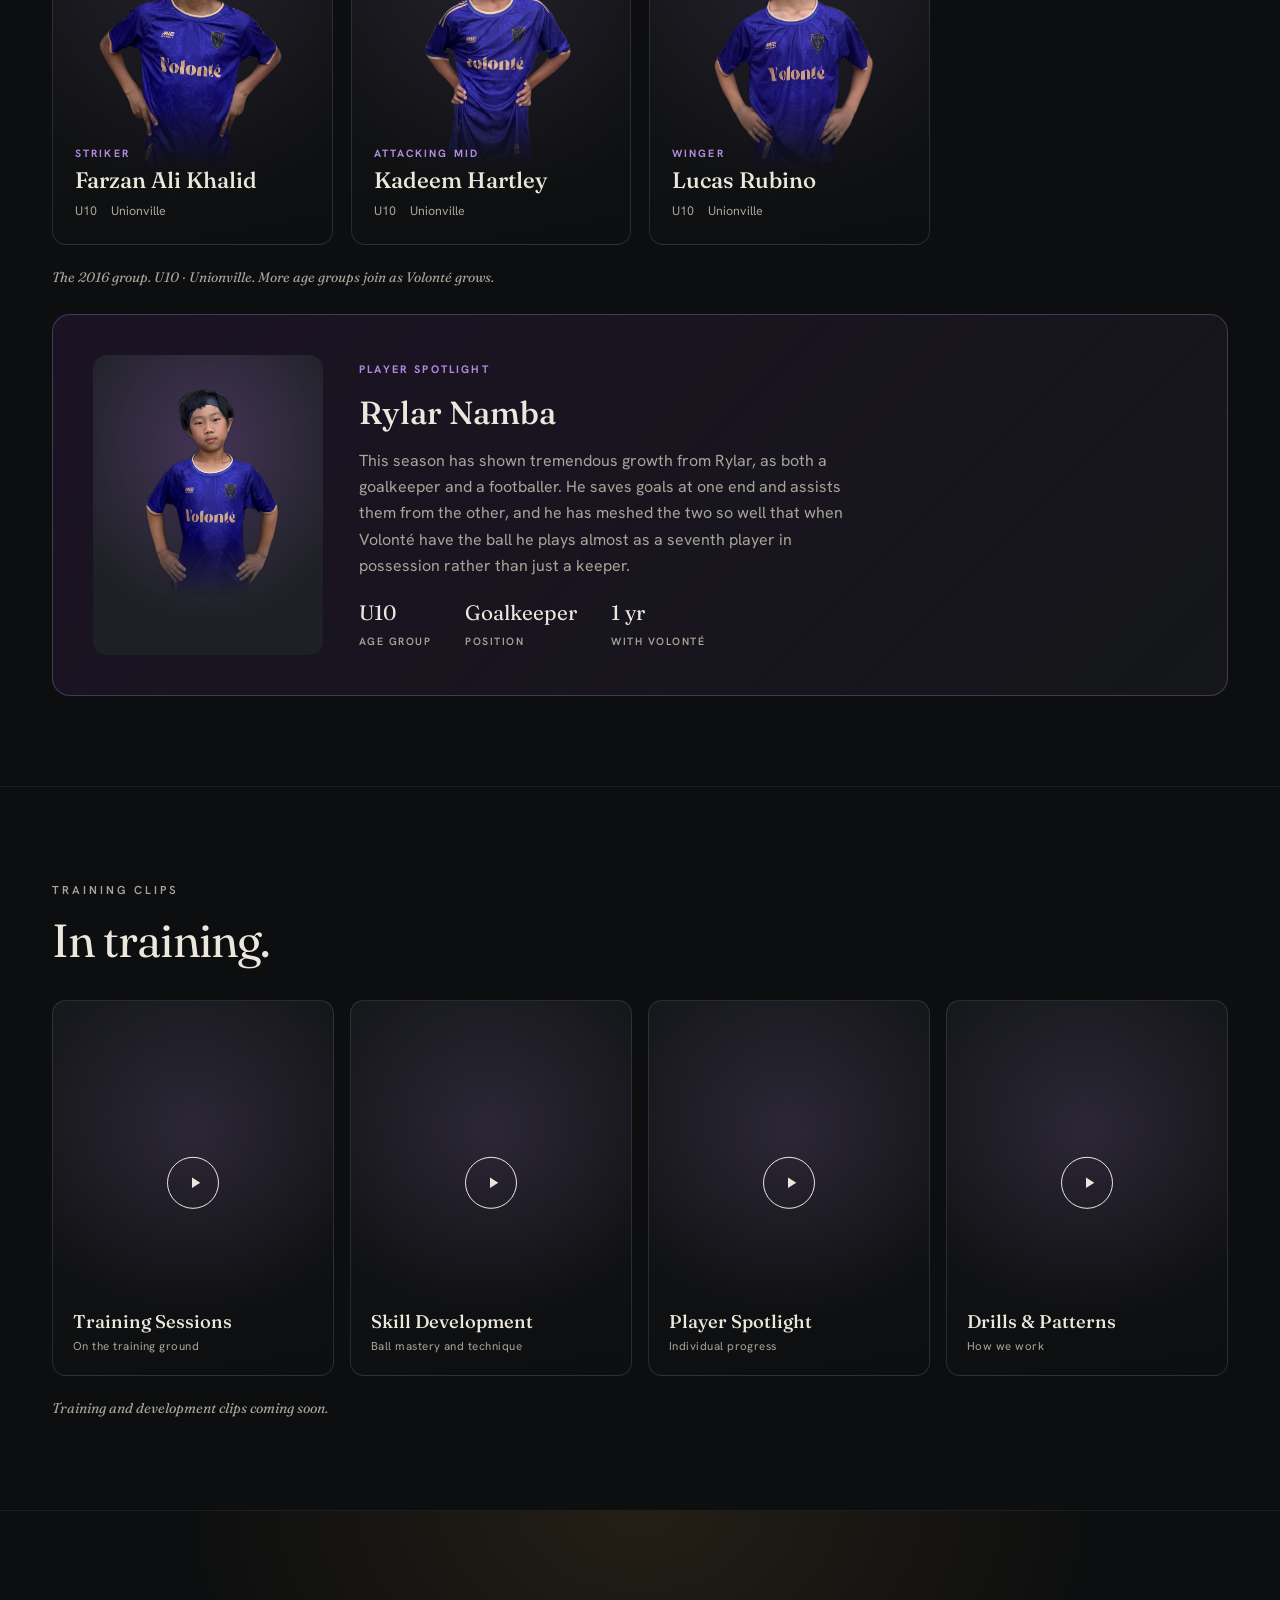
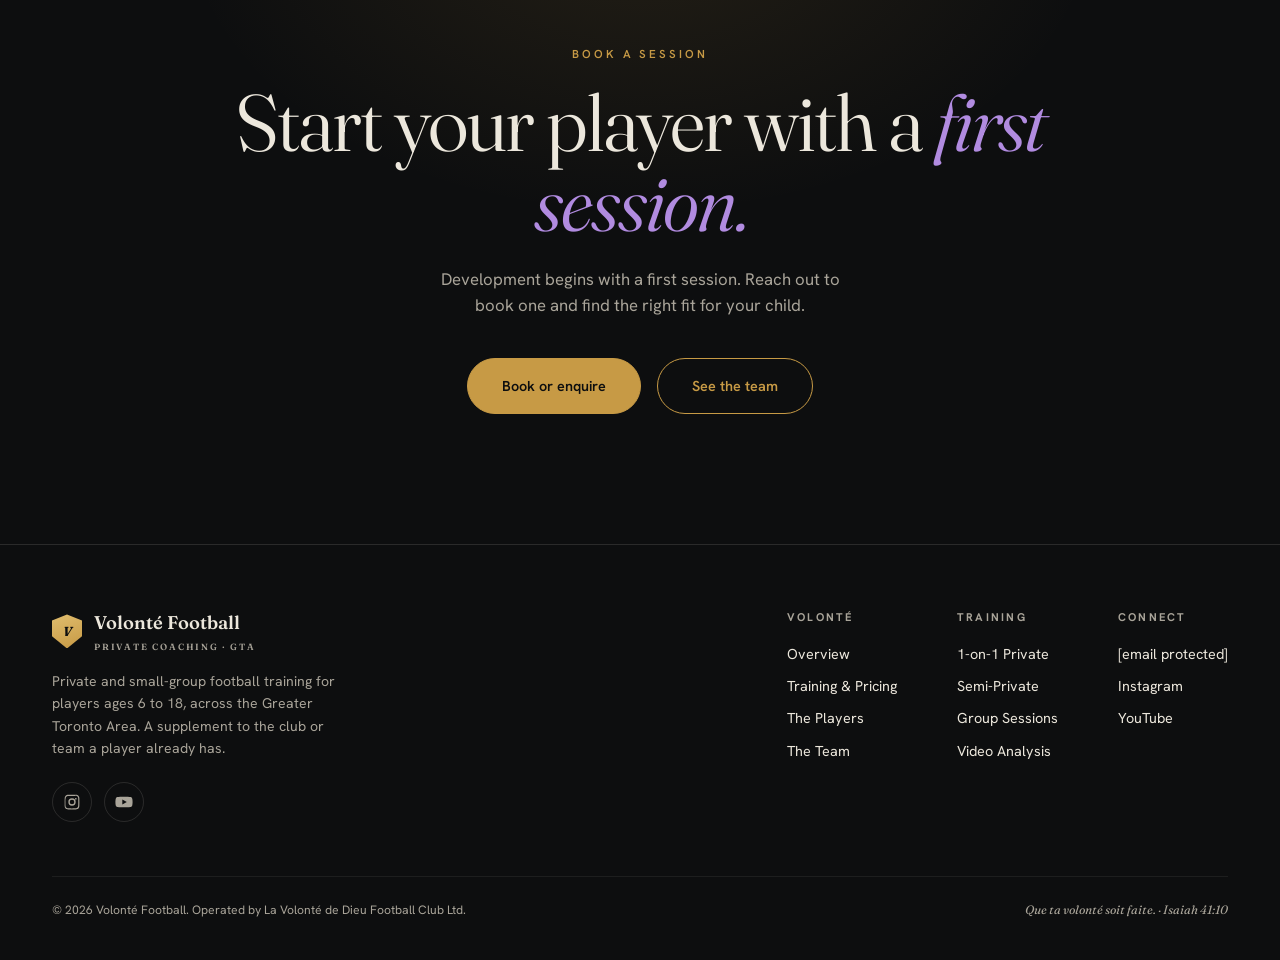
==== commit dcc907b2: "Reframe as private coaching service, not an academy or club" ====
--- a/academy.html
+++ b/academy.html
@@ -3,8 +3,8 @@
 <head>
 <meta charset="utf-8">
 <meta name="viewport" content="width=device-width, initial-scale=1">
-<title>The Academy · La Volonté de Dieu Football Club</title>
-<meta name="description" content="Meet the players and coaching staff of La Volonté de Dieu FC, and watch training and development clips.">
+<title>The Players · Volonté Football</title>
+<meta name="description" content="Meet the players training with Volonté Football and the coaches behind them, and watch training and development clips.">
 <link rel="preconnect" href="https://fonts.googleapis.com">
 <link rel="preconnect" href="https://fonts.gstatic.com" crossorigin>
 <link href="https://fonts.googleapis.com/css2?family=Fraunces:ital,opsz,wght@0,9..144,300..900;1,9..144,300..700&family=Hanken+Grotesk:wght@300;400;500;600;700;800&display=swap" rel="stylesheet">
@@ -12,11 +12,11 @@
 </head>
 <body><a href="https://lavolontefc.com/cdn-cgi/content?id=ERld1yjNZf5eLiedTaqqgBeGMGlmTGr.69k92MXM36I-1785425806.404966-1.2.1.1-PdVPJzEIuE64zpmbhNh8fVLb39VANbQS9z6u2z9SWPI" aria-hidden="true" rel="nofollow noopener" style="display: none !important; visibility: hidden !important"></a>
 <nav id="nav">
-  <a class="brand" href="index.html"><span class="crest"><span>V</span></span><span>Volonté FC<small>La Volonté de Dieu FC</small></span></a>
+  <a class="brand" href="index.html"><span class="crest"><span>V</span></span><span>Volonté Football<small>Private Coaching · GTA</small></span></a>
   <div class="nav-links">
     <a href="index.html">Overview</a>
     <a href="training.html">Training &amp; Pricing</a>
-    <a href="academy.html" class="active">The Academy</a>
+    <a href="academy.html" class="active">The Players</a>
     <a href="team.html">The Team</a>
     <a href="/cdn-cgi/l/email-protection#28494c4541466844495e474447465c4d4e4b064b4745175b5d4a424d4b5c157c5a49414641464f0d1a184d46595d415a51" class="nav-cta">Book a Session</a>
   </div>
@@ -24,16 +24,16 @@
 </nav>
 <section class="page-hero">
   <div class="wrap page-hero-inner">
-    <span class="eyebrow">The Academy</span>
+    <span class="eyebrow">The Players</span>
     <h1>The players, and the people who <em>shape them.</em></h1>
-    <p>The development side of Volonté. Meet the talent coming through the academy and the coaching staff behind them, then see how we train.</p>
+    <p>The players currently training with Volonté, and the coaches behind them. Every one of them plays for their own club; this is the extra work on top.</p>
   </div>
 </section>
 
 <section class="showcase">
   <div class="wrap">
     <div class="showcase-head reveal">
-      <h2>Inside the academy.</h2>
+      <h2>Inside the sessions.</h2>
       <div class="toggle" id="toggle" data-side="academy">
         <span class="slider"></span>
         <button class="active" data-panel="academy">The Players</button>
@@ -55,7 +55,7 @@
         <div class="player reveal"><div class="ph"><img src="[data-uri]" alt="Kadeem Hartley" loading="lazy" style="width:100%;height:100%;object-fit:cover;object-position:top center"></div><div class="num">10</div><div class="pos">Attacking Mid</div><div class="pname">Kadeem Hartley</div><div class="pmeta"><span>U10</span><span>Unionville</span></div></div>
         <div class="player reveal"><div class="ph"><img src="[data-uri]" alt="Lucas Rubino" loading="lazy" style="width:100%;height:100%;object-fit:cover;object-position:top center"></div><div class="num">11</div><div class="pos">Winger</div><div class="pname">Lucas Rubino</div><div class="pmeta"><span>U10</span><span>Unionville</span></div></div>
       </div>
-      <p class="roster-note">The 2016 squad. U10 · Unionville. More age groups join as the academy grows.</p>
+      <p class="roster-note">The 2016 group. U10 · Unionville. More age groups join as Volonté grows.</p>
 
       <div class="spotlight reveal">
         <div class="sp-photo"><img src="[data-uri]" alt="Rylar Namba" loading="lazy" style="width:100%;height:100%;object-fit:cover;object-position:top center;border-radius:14px;display:block"></div>
@@ -74,10 +74,10 @@
 
     <div class="panel" id="panel-staff">
       <div class="coaches">
-        <div class="coach reveal"><div class="cphoto"><span>A</span></div><div class="cbody"><div class="crole">Founder &amp; Head Coach</div><h3>Alexandre Thompson</h3><p>Founder of La Volonté de Dieu FC. Builds every player from the ground up with individual attention, honest feedback, and a belief in developing the whole child.</p></div></div>
+        <div class="coach reveal"><div class="cphoto"><span>A</span></div><div class="cbody"><div class="crole">Founder &amp; Head Coach</div><h3>Alexandre Thompson</h3><p>Founder of Volonté Football. Builds every player from the ground up with individual attention, honest feedback, and a belief in developing the whole child.</p></div></div>
         <div class="coach reveal"><div class="cphoto"><span>M</span></div><div class="cbody"><div class="crole">Assistant Coach</div><h3>Micah Chisholm</h3><p>Assistant coach and TFC player. Brings the standards and habits of the competitive game into every session, and shows players what the next level looks like.</p></div></div>
-        <div class="coach reveal"><div class="cphoto"><span>I</span></div><div class="cbody"><div class="crole">Assistant Coach</div><h3>Ilais Gsaenger</h3><p>Assistant coach supporting player development across the academy: technical detail, encouragement, and a close eye on every player’s progress.</p></div></div>
-        <div class="coach reveal"><div class="cphoto"><span>A</span></div><div class="cbody"><div class="crole">Chief Operating Officer</div><h3>Alex Li</h3><p>Oversees club operations and programs, delivery of services, club standards, and operational logistics. Responsible for team communications to stakeholders and execution of the club’s strategic objectives.</p></div></div>
+        <div class="coach reveal"><div class="cphoto"><span>I</span></div><div class="cbody"><div class="crole">Assistant Coach</div><h3>Ilais Gsaenger</h3><p>Assistant coach supporting player development in sessions: technical detail, encouragement, and a close eye on every player’s progress.</p></div></div>
+        <div class="coach reveal"><div class="cphoto"><span>A</span></div><div class="cbody"><div class="crole">Chief Operating Officer</div><h3>Alex Li</h3><p>Oversees day-to-day operations, scheduling, and service delivery. Responsible for communication with families and the execution of Volonté’s strategic objectives.</p></div></div>
       </div>
       <p class="roster-note">More of the crew to be announced.</p>
     </div>
@@ -86,7 +86,7 @@
 
 <section class="videos" id="videos">
   <div class="wrap">
-    <span class="section-tag">Academy Clips</span>
+    <span class="section-tag">Training Clips</span>
     <h2>In training.</h2>
     <div class="clips">
       <div class="clip reveal"><div class="glow"></div><div class="play"><svg viewBox="0 0 24 24"><path d="M8 5v14l11-7z"/></svg></div><div class="clabel"><div class="ct">Training Sessions</div><div class="cs">On the training ground</div></div></div>
@@ -101,7 +101,7 @@
 <section class="cta" id="cta">
   <div class="wrap cta-inner">
     <span class="eyebrow">Book a Session</span>
-    <h2>Start your player in the <em>academy.</em></h2>
+    <h2>Start your player with a <em>first session.</em></h2>
     <p>Development begins with a first session. Reach out to book one and find the right fit for your child.</p>
     <div class="btn-row"><a class="btn primary" href="/cdn-cgi/l/email-protection#9afbfef7f3f4daf6fbecf5f6f5f4eefffcf9b4f9f5f7a5e9eff8f0fff9eea7cee8fbf3f4f3f4fdbfa8aafff4ebeff3e8e3">Book or enquire</a><a class="btn ghost" href="team.html">See the team</a></div>
   </div>
@@ -110,16 +110,16 @@
   <div class="wrap">
     <div class="foot-grid">
       <div class="foot-brand">
-        <a class="brand" href="index.html"><span class="crest"><span>V</span></span><span>Volonté FC<small>La Volonté de Dieu FC</small></span></a>
-        <p>A youth football academy developing players through private and small group training. Greater Toronto Area. Ages 6 to 18.</p>
+        <a class="brand" href="index.html"><span class="crest"><span>V</span></span><span>Volonté Football<small>Private Coaching · GTA</small></span></a>
+        <p>Private and small-group football training for players ages 6 to 18, across the Greater Toronto Area. A supplement to the club or team a player already has.</p>
         <div class="socials">
           <a href="https://www.instagram.com/lavolontefc/" target="_blank" rel="noopener" aria-label="Instagram" title="Instagram"><svg viewBox="0 0 24 24"><path d="M12 2.2c3.2 0 3.6 0 4.9.07 1.2.05 1.8.25 2.2.42.6.2 1 .5 1.4.9.4.4.7.8.9 1.4.17.4.37 1 .42 2.2.06 1.3.07 1.7.07 4.9s0 3.6-.07 4.9c-.05 1.2-.25 1.8-.42 2.2-.2.6-.5 1-.9 1.4-.4.4-.8.7-1.4.9-.4.17-1 .37-2.2.42-1.3.06-1.7.07-4.9.07s-3.6 0-4.9-.07c-1.2-.05-1.8-.25-2.2-.42-.6-.2-1-.5-1.4-.9-.4-.4-.7-.8-.9-1.4-.17-.4-.37-1-.42-2.2C2.21 15.6 2.2 15.2 2.2 12s0-3.6.07-4.9c.05-1.2.25-1.8.42-2.2.2-.6.5-1 .9-1.4.4-.4.8-.7 1.4-.9.4-.17 1-.37 2.2-.42C8.4 2.21 8.8 2.2 12 2.2zm0 1.8c-3.1 0-3.5 0-4.7.07-.9.04-1.4.2-1.7.32-.43.17-.74.36-1.06.68-.32.32-.5.63-.68 1.06-.12.3-.28.8-.32 1.7C3.27 8.5 3.26 8.9 3.26 12s0 3.5.07 4.7c.04.9.2 1.4.32 1.7.17.43.36.74.68 1.06.32.32.63.5 1.06.68.3.12.8.28 1.7.32 1.2.06 1.6.07 4.7.07s3.5 0 4.7-.07c.9-.04 1.4-.2 1.7-.32.43-.17.74-.36 1.06-.68.32-.32.5-.63.68-1.06.12-.3.28-.8.32-1.7.06-1.2.07-1.6.07-4.7s0-3.5-.07-4.7c-.04-.9-.2-1.4-.32-1.7a2.8 2.8 0 0 0-.68-1.06 2.8 2.8 0 0 0-1.06-.68c-.3-.12-.8-.28-1.7-.32C15.5 4 15.1 4 12 4zm0 3.1a4.9 4.9 0 1 1 0 9.8 4.9 4.9 0 0 1 0-9.8zm0 1.8a3.1 3.1 0 1 0 0 6.2 3.1 3.1 0 0 0 0-6.2zm5.1-2.4a1.15 1.15 0 1 1 0 2.3 1.15 1.15 0 0 1 0-2.3z"/></svg></a>
           <a href="https://www.youtube.com/@LaVolonteFC" target="_blank" rel="noopener" aria-label="YouTube" title="YouTube"><svg viewBox="0 0 24 24"><path d="M23 7.5c-.26-1-1.03-1.78-2.02-2.04C19.2 5 12 5 12 5s-7.2 0-8.98.46C2.03 5.72 1.26 6.5 1 7.5.55 9.3.55 12 .55 12s0 2.7.45 4.5c.26 1 1.03 1.78 2.02 2.04C4.8 19 12 19 12 19s7.2 0 8.98-.46c.99-.26 1.76-1.04 2.02-2.04.45-1.8.45-4.5.45-4.5s0-2.7-.45-4.5zM9.75 15.4V8.6l6 3.4-6 3.4z"/></svg></a>
         </div>
       </div>
       <div class="foot-cols">
-        <div class="foot-col"><h4>Academy</h4>
-          <a href="index.html">Overview</a><a href="training.html">Training &amp; Pricing</a><a href="academy.html">The Academy</a><a href="team.html">The Team</a>
+        <div class="foot-col"><h4>Volonté</h4>
+          <a href="index.html">Overview</a><a href="training.html">Training &amp; Pricing</a><a href="academy.html">The Players</a><a href="team.html">The Team</a>
         </div>
         <div class="foot-col"><h4>Training</h4>
           <a href="training.html">1-on-1 Private</a><a href="training.html">Semi-Private</a><a href="training.html">Group Sessions</a><a href="training.html">Video Analysis</a>
@@ -130,7 +130,7 @@
       </div>
     </div>
     <div class="foot-bottom">
-      <span>© 2026 La Volonté de Dieu Football Club. All rights reserved.</span>
+      <span>© 2026 Volonté Football. Operated by La Volonté de Dieu Football Club Ltd.</span>
       <span class="motto">Que ta volonté soit faite. · Isaiah 41:10</span>
     </div>
   </div>
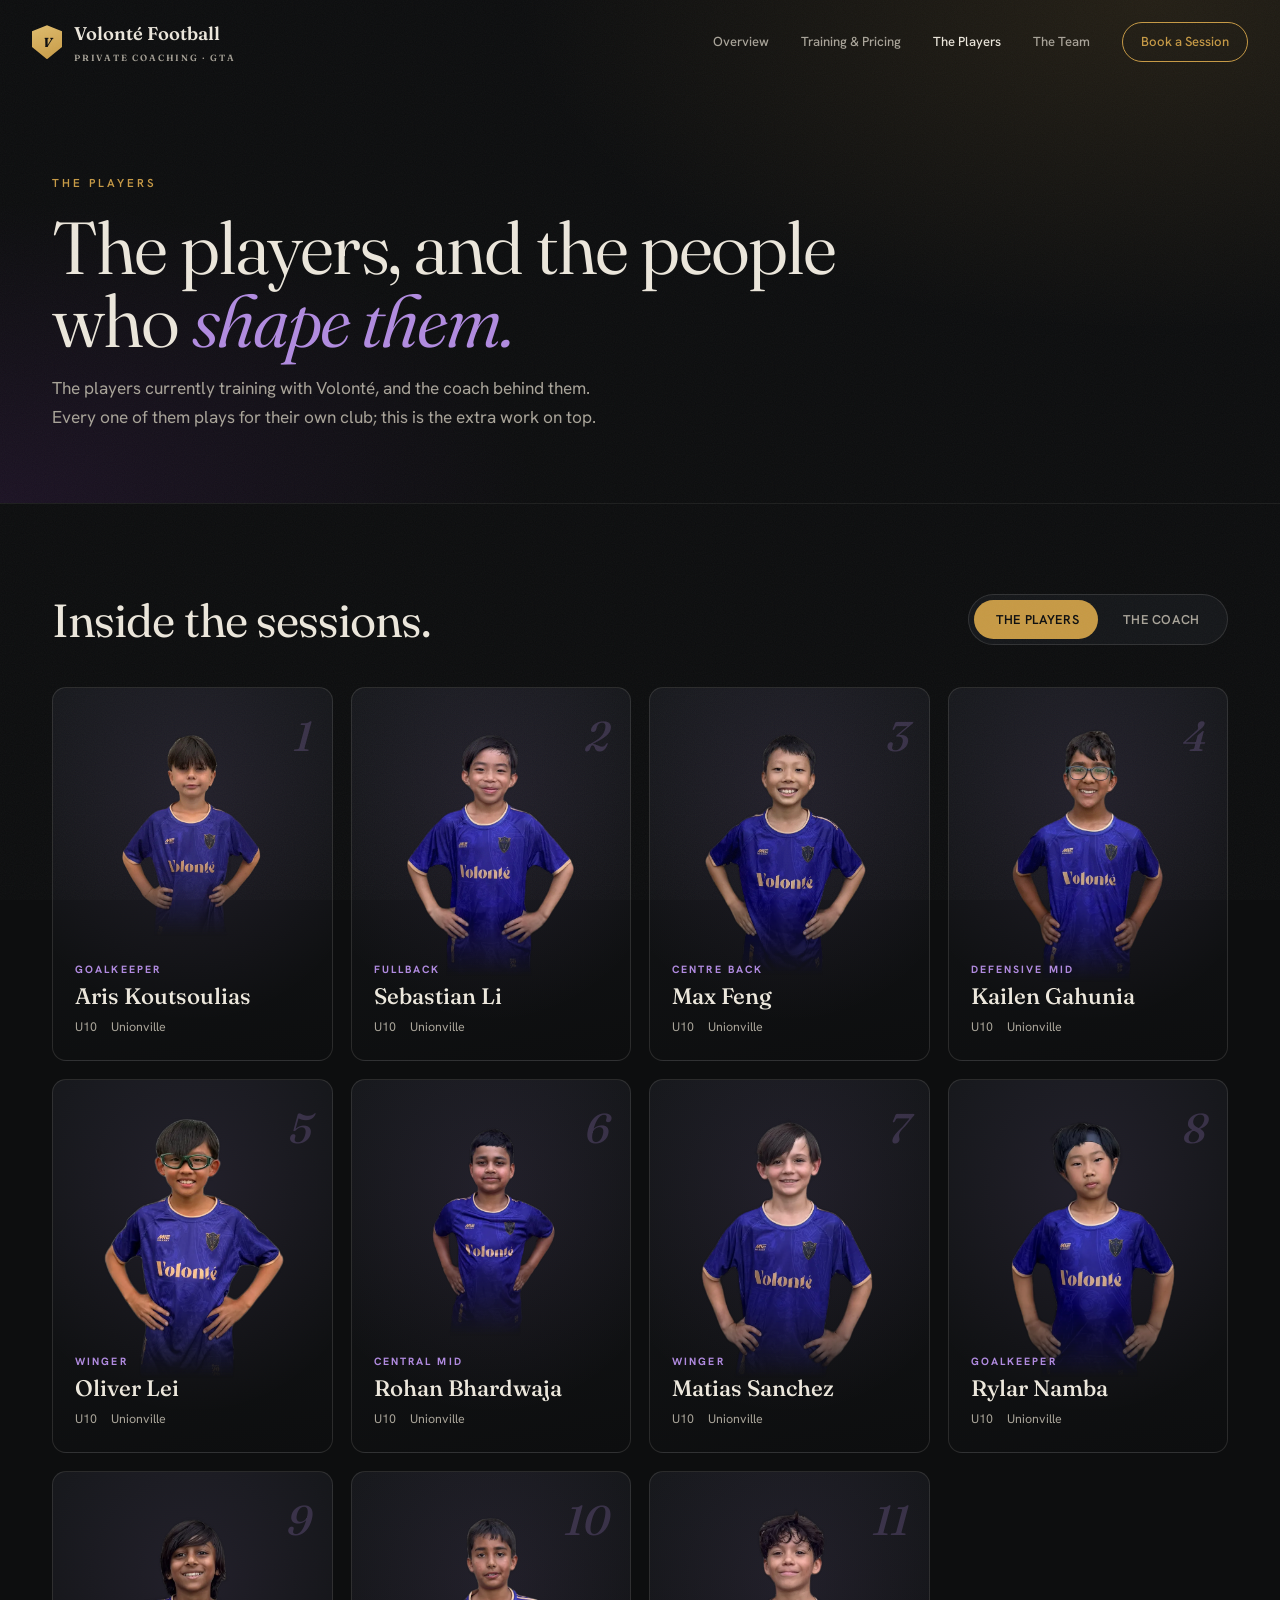
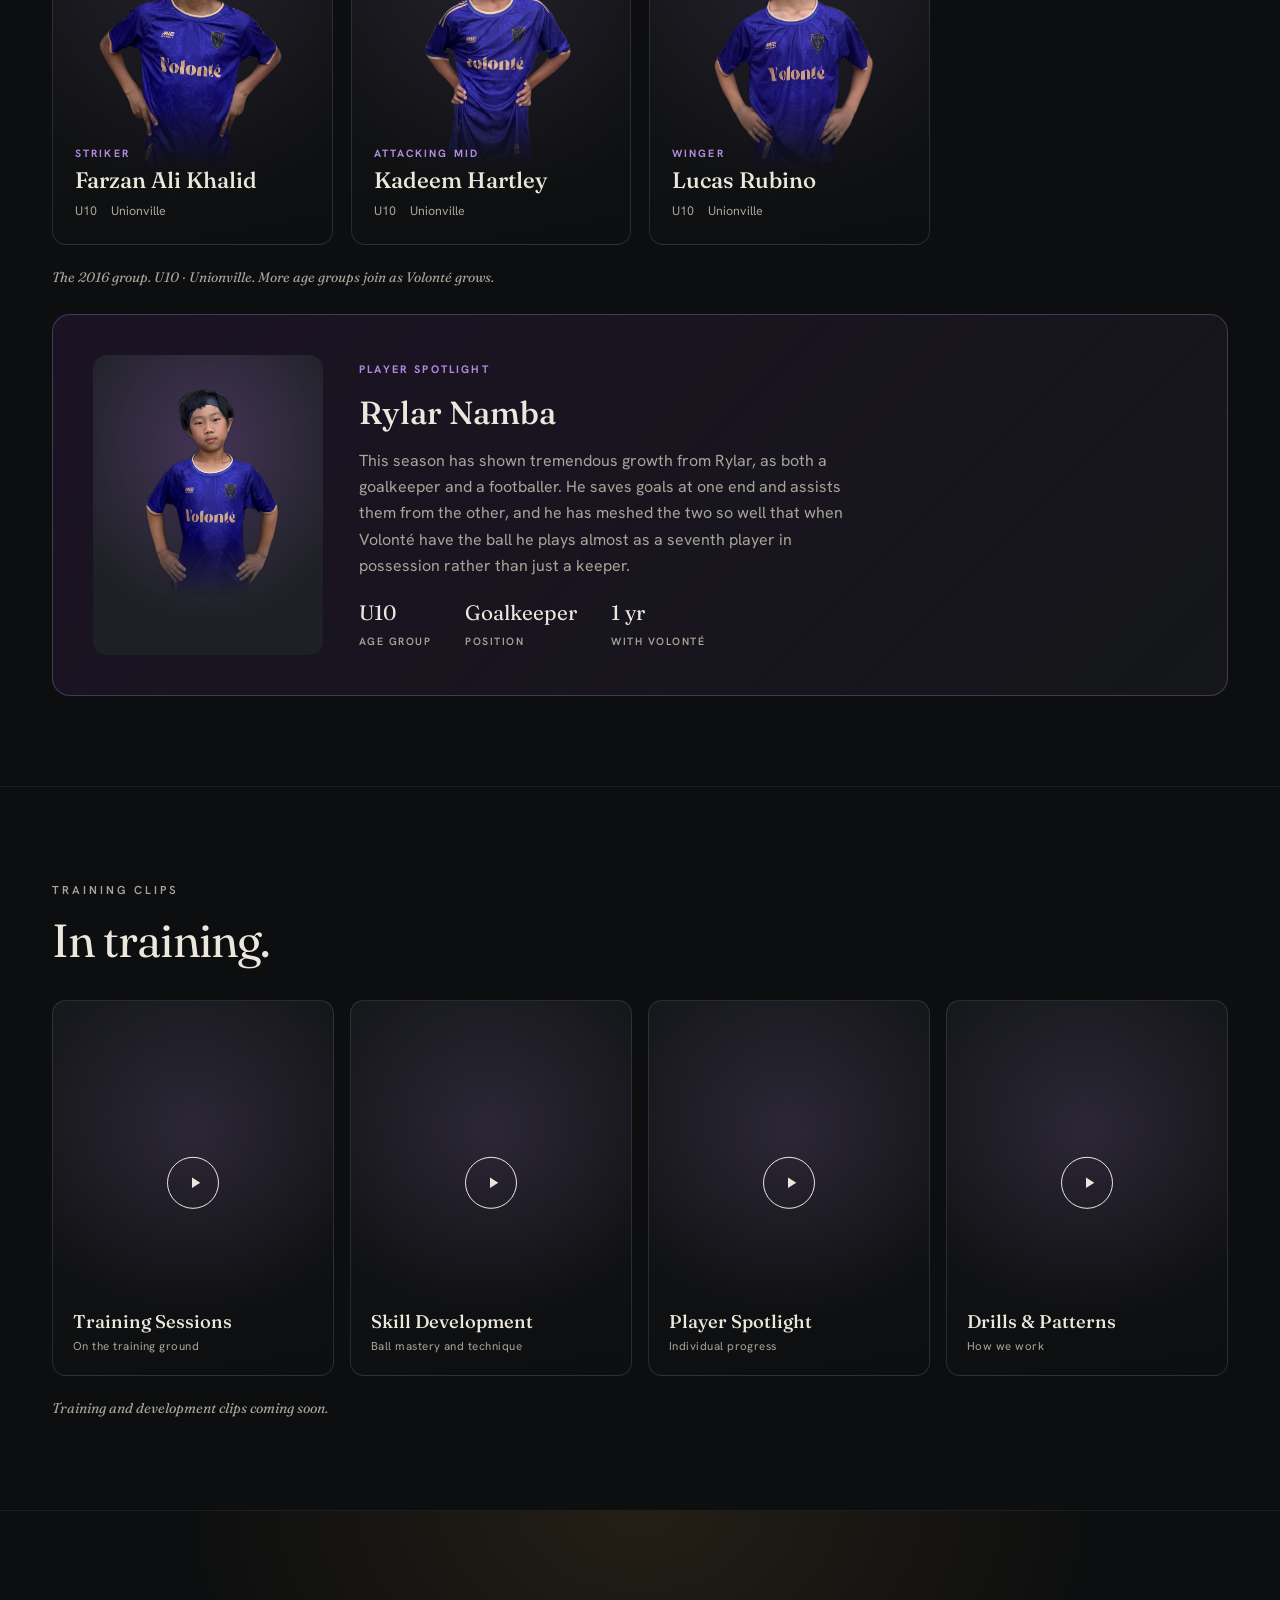
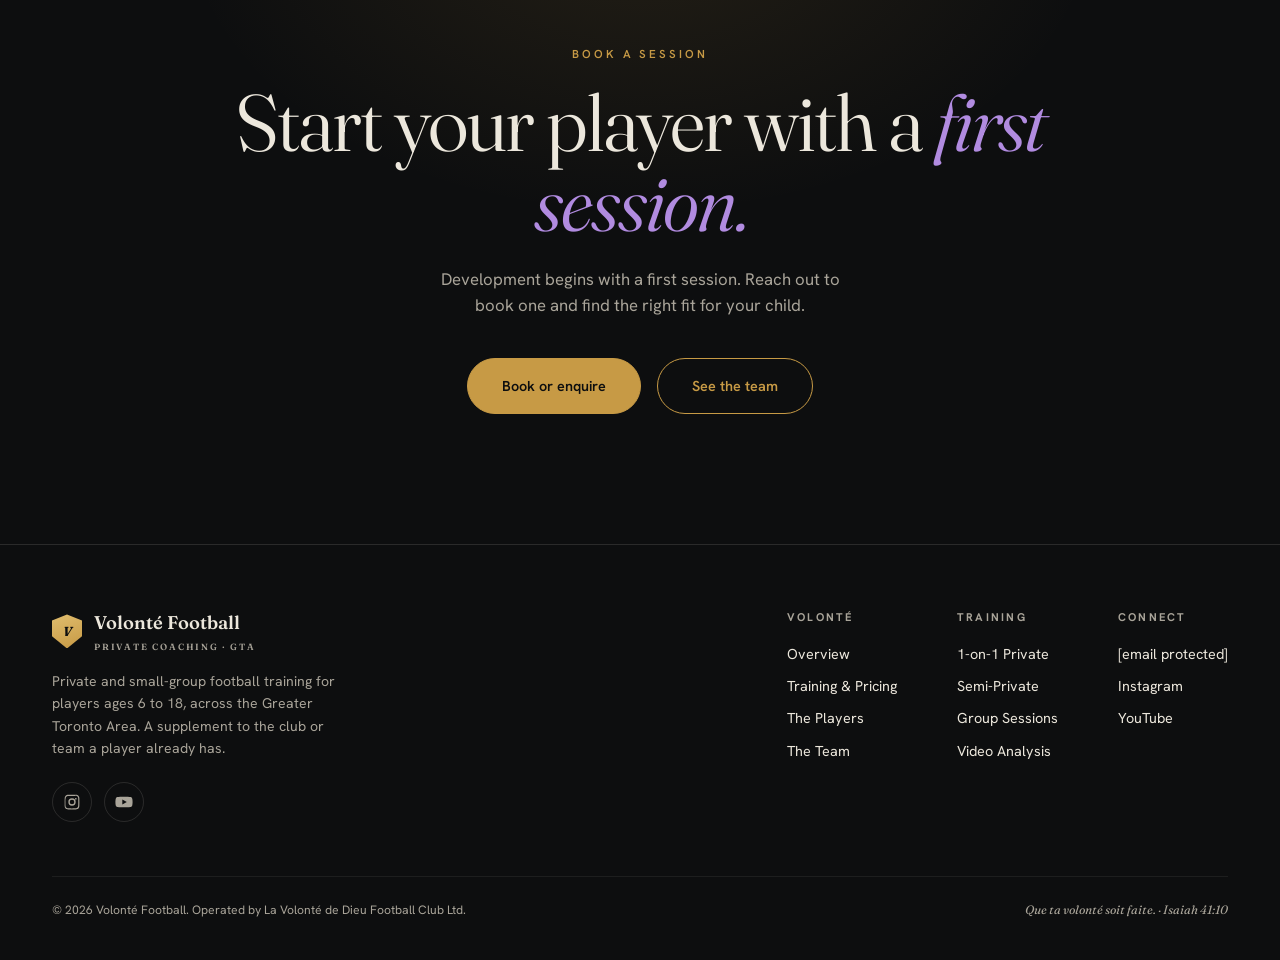
==== commit 3cab5e46: "Crew section: Alexandre only" ====
--- a/academy.html
+++ b/academy.html
@@ -4,7 +4,7 @@
 <meta charset="utf-8">
 <meta name="viewport" content="width=device-width, initial-scale=1">
 <title>The Players · Volonté Football</title>
-<meta name="description" content="Meet the players training with Volonté Football and the coaches behind them, and watch training and development clips.">
+<meta name="description" content="Meet the players training with Volonté Football, and watch training and development clips.">
 <link rel="preconnect" href="https://fonts.googleapis.com">
 <link rel="preconnect" href="https://fonts.gstatic.com" crossorigin>
 <link href="https://fonts.googleapis.com/css2?family=Fraunces:ital,opsz,wght@0,9..144,300..900;1,9..144,300..700&family=Hanken+Grotesk:wght@300;400;500;600;700;800&display=swap" rel="stylesheet">
@@ -26,7 +26,7 @@
   <div class="wrap page-hero-inner">
     <span class="eyebrow">The Players</span>
     <h1>The players, and the people who <em>shape them.</em></h1>
-    <p>The players currently training with Volonté, and the coaches behind them. Every one of them plays for their own club; this is the extra work on top.</p>
+    <p>The players currently training with Volonté, and the coach behind them. Every one of them plays for their own club; this is the extra work on top.</p>
   </div>
 </section>
 
@@ -37,7 +37,7 @@
       <div class="toggle" id="toggle" data-side="academy">
         <span class="slider"></span>
         <button class="active" data-panel="academy">The Players</button>
-        <button data-panel="staff">The Crew</button>
+        <button data-panel="staff">The Coach</button>
       </div>
     </div>
 
@@ -75,11 +75,8 @@
     <div class="panel" id="panel-staff">
       <div class="coaches">
         <div class="coach reveal"><div class="cphoto"><span>A</span></div><div class="cbody"><div class="crole">Founder &amp; Head Coach</div><h3>Alexandre Thompson</h3><p>Founder of Volonté Football. Builds every player from the ground up with individual attention, honest feedback, and a belief in developing the whole child.</p></div></div>
-        <div class="coach reveal"><div class="cphoto"><span>M</span></div><div class="cbody"><div class="crole">Assistant Coach</div><h3>Micah Chisholm</h3><p>Assistant coach and TFC player. Brings the standards and habits of the competitive game into every session, and shows players what the next level looks like.</p></div></div>
-        <div class="coach reveal"><div class="cphoto"><span>I</span></div><div class="cbody"><div class="crole">Assistant Coach</div><h3>Ilais Gsaenger</h3><p>Assistant coach supporting player development in sessions: technical detail, encouragement, and a close eye on every player’s progress.</p></div></div>
-        <div class="coach reveal"><div class="cphoto"><span>A</span></div><div class="cbody"><div class="crole">Chief Operating Officer</div><h3>Alex Li</h3><p>Oversees day-to-day operations, scheduling, and service delivery. Responsible for communication with families and the execution of Volonté’s strategic objectives.</p></div></div>
       </div>
-      <p class="roster-note">More of the crew to be announced.</p>
+      
     </div>
   </div>
 </section>
